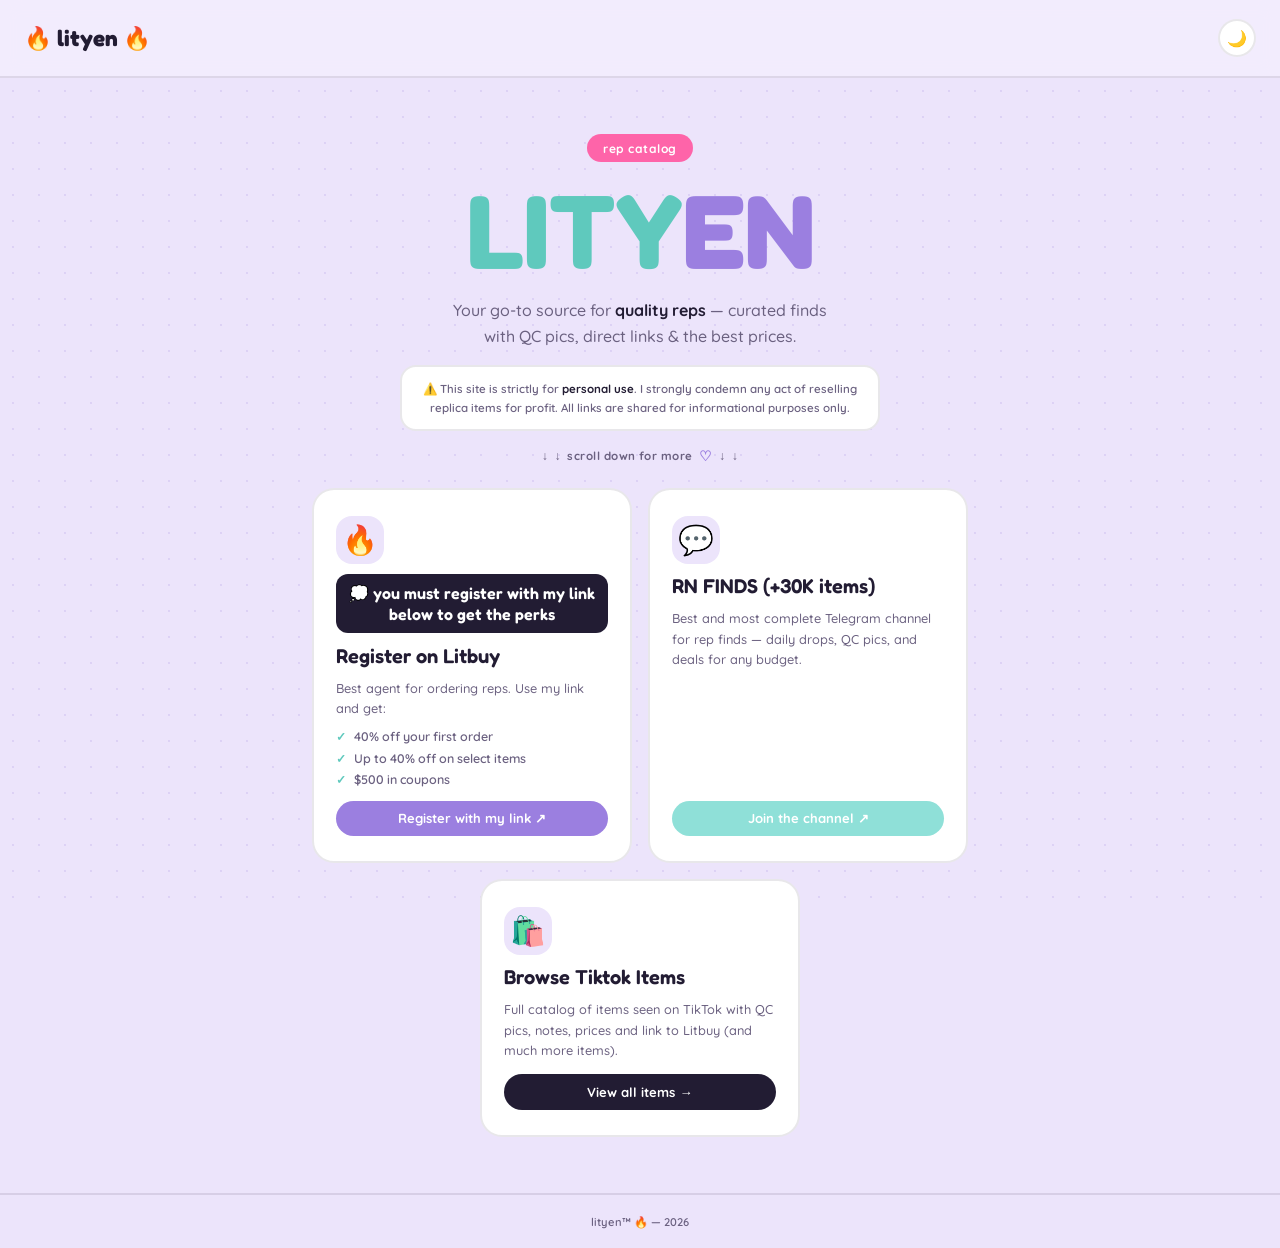
==== index.html @ ef05a011 "Update index.html" ====
<!DOCTYPE html>
<html lang="en">
<head>
 <link rel="apple-touch-icon" sizes="180x180" href="/apple-touch-icon.png">
<link rel="icon" type="image/png" sizes="32x32" href="/favicon-32x32.png">
<link rel="icon" type="image/png" sizes="16x16" href="/favicon-16x16.png">
<link rel="manifest" href="/site.webmanifest">
<meta charset="UTF-8">
<meta name="viewport" content="width=device-width, initial-scale=1.0">
<title>Lityen 🔥 - Main Page</title>
<link rel="preconnect" href="https://fonts.googleapis.com">
<link href="https://fonts.googleapis.com/css2?family=Fredoka:wght@500;600;700&family=Quicksand:wght@400;500;600;700&display=swap" rel="stylesheet">
<style>
  *, *::before, *::after { box-sizing: border-box; margin: 0; padding: 0; }
  :root {
    --bg: #ece4fb; --card: #ffffff; --white: #ffffff;
    --lavender: #b9a3ee; --lavender-dark: #9b7fe0;
    --mint: #8fe0d8; --mint-dark: #5fc9bd;
    --ink: #221c33; --ink-soft: #6b6180;
    --border: rgba(34,28,51,0.10); --border-strong: rgba(34,28,51,0.18);
    --header-bg: rgba(244,238,253,0.85);
    --dot-color: rgba(155,127,224,0.18);
    --catalog-pill: #fe64a9; 
  }
  html[data-theme="dark"] {
    --bg: #1b1530; --card: #241c3d; --white: #d9f2ff;
    --lavender: #b9a3ee; --lavender-dark: #c9b6f6;
    --mint: #27c2b2; --mint-dark: #7fe8dc;
    --ink: hsl(204, 96%, 82%); --ink-soft: #b3a6d1;
    --border: rgba(255,255,255,0.10); --border-strong: rgba(255,255,255,0.18);
    --header-bg: rgba(27,21,48,0.85);
    --dot-color: rgba(185,163,238,0.14);
    --catalog-pill: #fe64a9; 
  }
  body, header, .cta, .warning-box, .pill { transition: background 0.25s ease, color 0.25s ease, border-color 0.25s ease; }
  .theme-toggle {
    display: flex; align-items: center; justify-content: center;
    width: 38px; height: 38px; border-radius: 100px;
    border: 2px solid var(--border); background: var(--card);
    cursor: pointer; font-size: 1rem; transition: border-color 0.2s;
  }
  .theme-toggle:hover { border-color: var(--lavender-dark); }
  body {
    font-family: 'Quicksand', sans-serif;
    background: var(--bg); color: var(--ink);
    min-height: 100vh; display: flex; flex-direction: column;
  }
  body::before {
    content: ''; position: fixed; inset: 0; z-index: 0; pointer-events: none;
    background-image: radial-gradient(var(--dot-color) 1.5px, transparent 1.5px);
    background-size: 26px 26px;
  }

  header {
    position: relative; z-index: 10;
    padding: 1.2rem 1.5rem;
    display: flex; align-items: center; justify-content: space-between;
    border-bottom: 2px solid var(--border);
    background: var(--header-bg); backdrop-filter: blur(10px);
  }
  .logo { font-family: 'Fredoka', sans-serif; font-size: 1.4rem; font-weight: 700; color: var(--ink); text-decoration: none; }

  .hero {
    flex: 1; display: flex; flex-direction: column;
    align-items: center; justify-content: center;
    text-align: center; padding: 3.5rem 1.5rem;
    position: relative; z-index: 1; gap: 1rem;
  }
  .pill {
    font-family: 'Quicksand', sans-serif;
    font-size: 0.75rem; font-weight: 700; letter-spacing: 0.04em;
    color: var(--white); background: var(--catalog-pill);
    padding: 0.4rem 1rem; border-radius: 100px;
  }
  .hero-title {
    font-family: 'Fredoka', sans-serif;
    font-size: clamp(3.2rem, 12vw, 6.5rem);
    font-weight: 700; line-height: 1;
    color: var(--mint-dark);
  }
  .hero-title span { color: var(--lavender-dark); }
  .hero-sub {
    font-size: 1rem; font-weight: 500; color: var(--ink-soft);
    max-width: 380px; line-height: 1.6;
  }
  .hero-sub strong { color: var(--ink); font-weight: 700; }

  .warning-box {
    font-size: 0.72rem; font-weight: 600; color: var(--ink-soft);
    max-width: 480px; text-align: center; line-height: 1.7;
    padding: 0.7rem 1.1rem; border: 2px solid var(--border);
    border-radius: 16px; background: var(--card);
  }
  .warning-box strong { color: var(--ink); }

  .scroll-hint {
    display: flex; align-items: center; gap: 0.4rem;
    font-size: 0.72rem; font-weight: 700; letter-spacing: 0.04em;
    color: var(--ink-soft);
    animation: fadeInDown 1s ease both;
  }
  @keyframes fadeInDown { from { opacity: 0; transform: translateY(-8px); } to { opacity: 1; transform: translateY(0); } }
  .arrow { font-size: 0.75rem; animation: bounce 1.3s ease-in-out infinite; }
  .arrow:nth-child(2) { animation-delay: 0.15s; }
  .arrow:nth-last-child(2) { animation-delay: 0.15s; }
  @keyframes bounce { 0%, 100% { transform: translateY(0); opacity: 0.5; } 50% { transform: translateY(3px); opacity: 1; } }
  .heart { color: var(--lavender-dark); font-size: 0.85rem; animation: heartbeat 1.1s ease-in-out infinite; }
  @keyframes heartbeat { 0%, 100% { transform: scale(1); } 50% { transform: scale(1.3); } }

  .cards {
    display: flex; gap: 1rem; margin-top: 0.5rem;
    flex-wrap: wrap; justify-content: center; width: 100%; max-width: 680px;
  }
  .cta {
    flex: 1; min-width: 250px; max-width: 320px;
    background: var(--card);
    border: 2px solid var(--border);
    border-radius: 22px;
    padding: 1.6rem 1.4rem; text-decoration: none; color: inherit;
    display: flex; flex-direction: column; gap: 0.65rem;
    transition: transform 0.2s ease, box-shadow 0.2s ease, border-color 0.2s;
    text-align: left;
    animation: popIn 0.4s ease both;
  }
  @keyframes popIn { from { opacity: 0; transform: translateY(14px) scale(0.97); } to { opacity: 1; transform: translateY(0) scale(1); } }
  .cta:hover {
    border-color: var(--lavender-dark);
    transform: translateY(-5px);
    box-shadow: 0 14px 30px rgba(155,127,224,0.25);
  }
  .cta-icon {
    font-size: 1.8rem; line-height: 1;
    width: 3rem; height: 3rem; border-radius: 16px;
    display: flex; align-items: center; justify-content: center;
    background: var(--bg);
  }
  .cta-title { font-family: 'Fredoka', sans-serif; font-size: 1.25rem; font-weight: 600; color: var(--ink); }
  .cta-desc { font-size: 0.8rem; color: var(--ink-soft); line-height: 1.6; font-weight: 500; flex: 1; }
  .perks { display: flex; flex-direction: column; gap: 0.4rem; }
  .perk { font-size: 0.78rem; color: var(--ink-soft); font-weight: 600; display: flex; align-items: center; gap: 0.45rem; }
  .perk::before { content: '✓'; color: var(--mint-dark); font-weight: 700; font-size: 0.75rem; flex-shrink: 0; }

  .must-register {
    font-family: 'Fredoka', sans-serif; font-size: 1rem; font-weight: 600;
    color: #fff; background: var(--ink);
    border-radius: 12px; padding: 0.55rem 0.75rem;
    line-height: 1.3; text-align: center;
    animation: gentlePulse 2s ease-in-out infinite;
  }
  @keyframes gentlePulse { 0%, 100% { transform: scale(1); } 50% { transform: scale(1.02); } }

  .cta-btn {
    display: inline-flex; align-items: center; justify-content: center;
    font-family: 'Quicksand', sans-serif; font-size: 0.82rem; font-weight: 700;
    padding: 0.6rem 1.2rem; border-radius: 100px; margin-top: 0.2rem;
    transition: transform 0.15s ease; cursor: pointer;
  }
  .cta-btn:hover { transform: translateY(-2px); }
  .cta-btn-lavender { background: var(--lavender-dark); color: #fff; }
  .cta-btn-mint { background: var(--mint); color: var(--white); }
  .cta-btn-ink { background: var(--ink); color: #fff; }

  footer {
    position: relative; z-index: 1; text-align: center;
    padding: 1.2rem; font-size: 0.7rem; font-weight: 600; color: var(--ink-soft);
    border-top: 2px solid var(--border);
  }
  @media (max-width: 500px) {
    .hero { padding: 2.5rem 1rem; }
    .cta { min-width: 100%; max-width: 100%; }
  }
</style>
</head>
<body>

<header>
  <a href="index.html" class="logo">🔥 lityen 🔥</a>
  <button class="theme-toggle" id="themeToggle" aria-label="Toggle dark mode">🌙</button>
</header>

<section class="hero">
  <div class="pill">rep catalog</div>
  <div class="hero-title">LITY<span>EN</span></div>
  <p class="hero-sub">Your go-to source for <strong>quality reps</strong> — curated finds with QC pics, direct links & the best prices.</p>

  <p class="warning-box">
    ⚠️ This site is strictly for <strong>personal use</strong>. I strongly condemn any act of reselling replica items for profit. All links are shared for informational purposes only.
  </p>

  <div class="scroll-hint">
    <span class="arrow">↓</span>
    <span class="arrow">↓</span>
    scroll down for more
    <span class="heart">♡</span>
    <span class="arrow">↓</span>
    <span class="arrow">↓</span>
  </div>

  <div class="cards">
    <a href="https://litbuy.com/register?inviteCode=YEN" target="_blank" rel="noopener" class="cta">
      <div class="cta-icon">🔥</div>
      <div class="must-register">💭 you must register with my link below to get the perks</div>
      <div class="cta-title">Register on Litbuy</div>
      <div class="cta-desc">Best agent for ordering reps. Use my link and get:</div>
      <div class="perks">
        <span class="perk">40% off your first order</span>
        <span class="perk">Up to 40% off on select items</span>
        <span class="perk">$500 in coupons</span>
      </div>
      <span class="cta-btn cta-btn-lavender">Register with my link ↗</span>
    </a>

    <a href="https://t.me/+pKPp6b0j76s4ZDcx" target="_blank" rel="noopener" class="cta">
      <div class="cta-icon">💬</div>
      <div class="cta-title">RN FINDS (+30K items)</div>
      <div class="cta-desc">Best and most complete Telegram channel for rep finds — daily drops, QC pics, and deals for any budget.</div>
      <span class="cta-btn cta-btn-mint">Join the channel ↗</span>
    </a>

    <a href="catalog.html" class="cta">
      <div class="cta-icon">🛍️</div>
      <div class="cta-title">Browse Tiktok Items</div>
      <div class="cta-desc">Full catalog of items seen on TikTok with QC pics, notes, prices and link to Litbuy (and much more items).</div>
      <span class="cta-btn cta-btn-ink">View all items →</span>
    </a>
  </div>
</section>

<footer>lityen™ 🔥 — 2026</footer>

<script>
(function() {
  const saved = localStorage.getItem('lityen-theme');
  const prefersDark = window.matchMedia('(prefers-color-scheme: dark)').matches;
  const theme = saved || (prefersDark ? 'dark' : 'light');
  document.documentElement.setAttribute('data-theme', theme);
  const btn = document.getElementById('themeToggle');
  btn.textContent = theme === 'dark' ? '☀️' : '🌙';
  btn.addEventListener('click', () => {
    const current = document.documentElement.getAttribute('data-theme');
    const next = current === 'dark' ? 'light' : 'dark';
    document.documentElement.setAttribute('data-theme', next);
    localStorage.setItem('lityen-theme', next);
    btn.textContent = next === 'dark' ? '☀️' : '🌙';
  });
})();
</script>
</body>
</html>
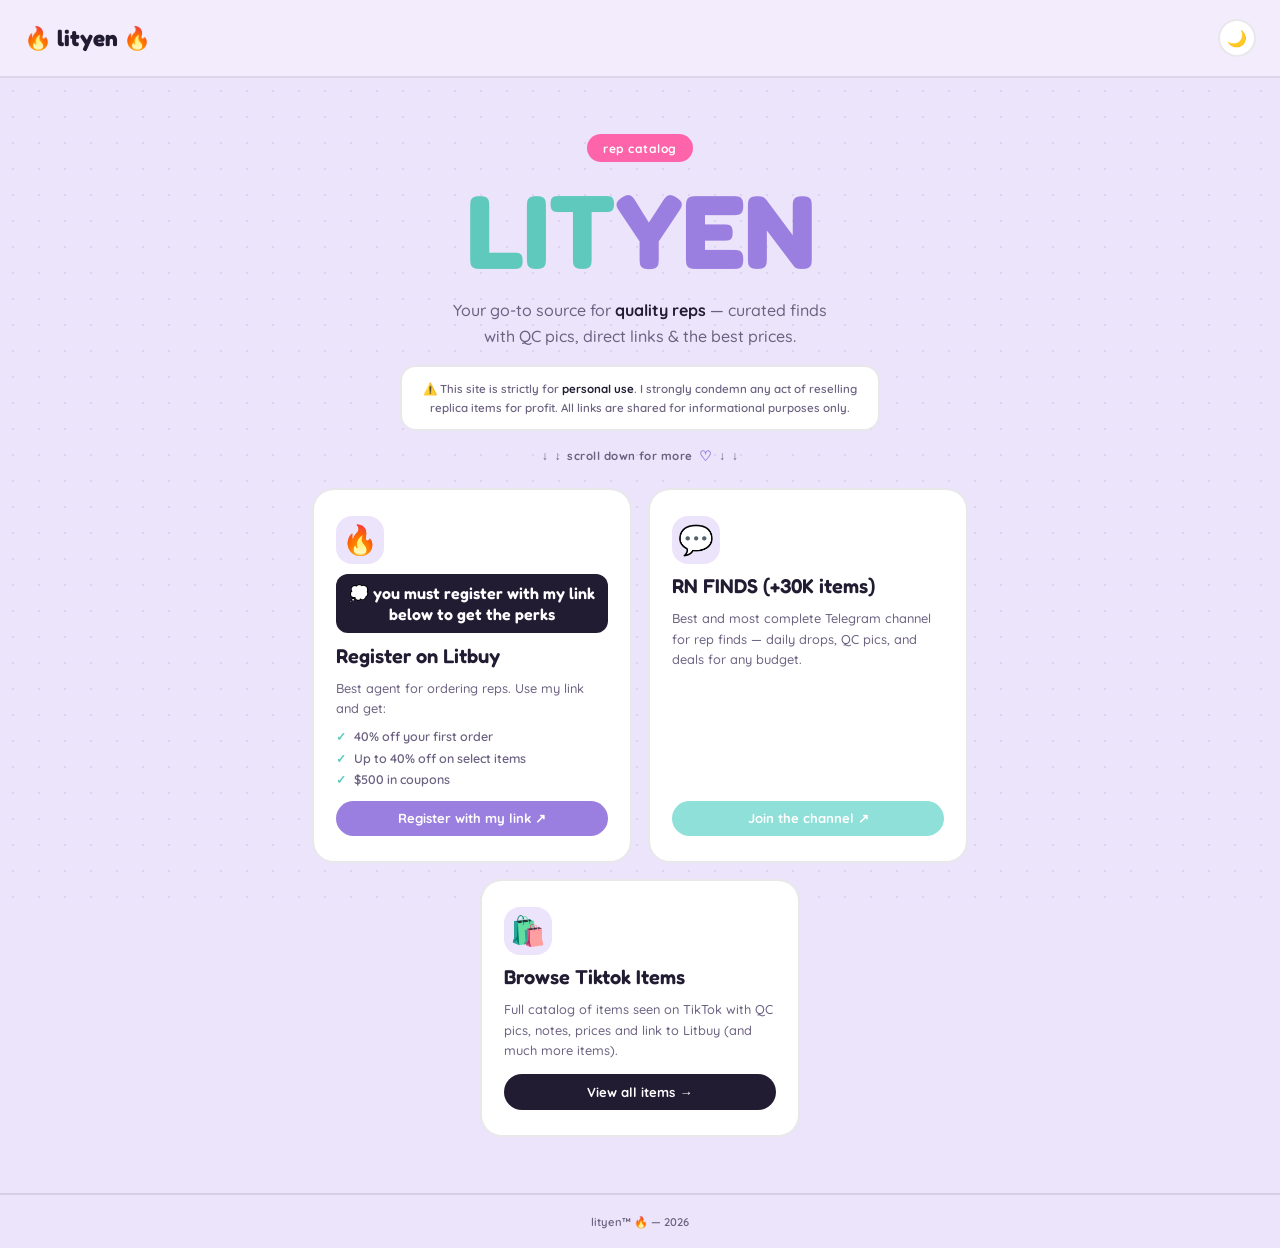
==== commit ab7e8cfc: "Update index.html" ====
--- a/index.html
+++ b/index.html
@@ -180,7 +180,7 @@
 
 <section class="hero">
   <div class="pill">rep catalog</div>
-  <div class="hero-title">LITY<span>EN</span></div>
+  <div class="hero-title">LIT<span>YEN</span></div>
   <p class="hero-sub">Your go-to source for <strong>quality reps</strong> — curated finds with QC pics, direct links & the best prices.</p>
 
   <p class="warning-box">
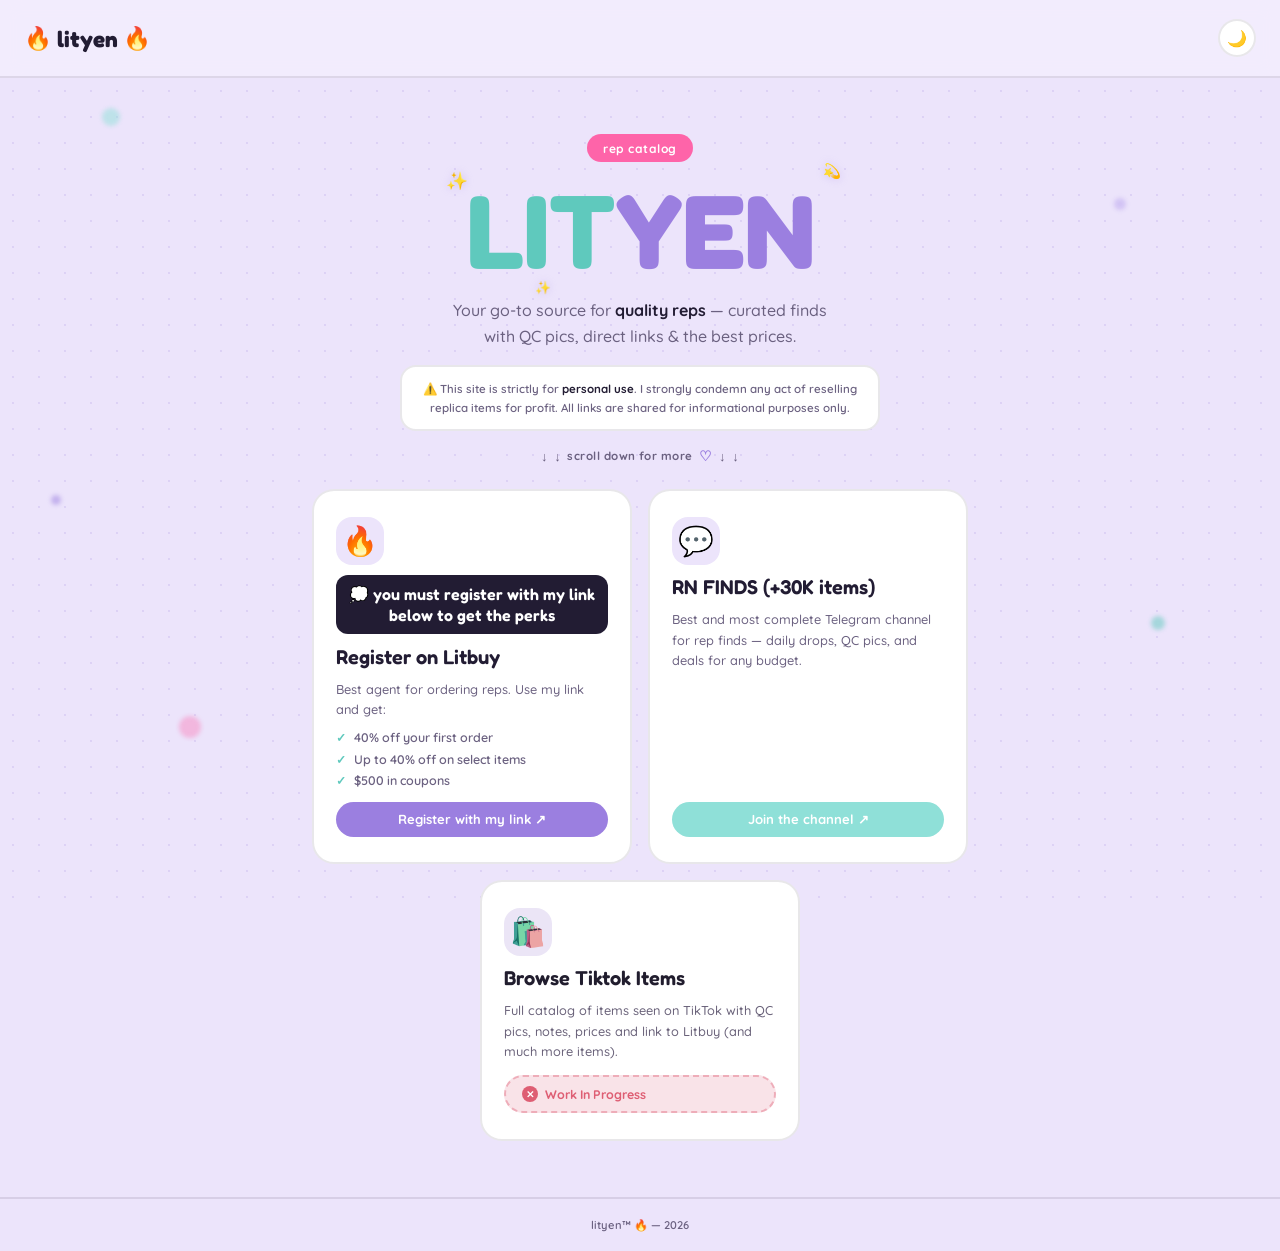
==== commit 923fb0a5: "Update index.html" ====
--- a/index.html
+++ b/index.html
@@ -20,7 +20,8 @@
     --border: rgba(34,28,51,0.10); --border-strong: rgba(34,28,51,0.18);
     --header-bg: rgba(244,238,253,0.85);
     --dot-color: rgba(155,127,224,0.18);
-    --catalog-pill: #fe64a9; 
+    --catalog-pill: #fe64a9;
+    --danger: #ff5470;
   }
   html[data-theme="dark"] {
     --bg: #1b1530; --card: #241c3d; --white: #d9f2ff;
@@ -30,25 +31,64 @@
     --border: rgba(255,255,255,0.10); --border-strong: rgba(255,255,255,0.18);
     --header-bg: rgba(27,21,48,0.85);
     --dot-color: rgba(185,163,238,0.14);
-    --catalog-pill: #fe64a9; 
+    --catalog-pill: #fe64a9;
+    --danger: #ff5470;
   }
   body, header, .cta, .warning-box, .pill { transition: background 0.25s ease, color 0.25s ease, border-color 0.25s ease; }
+
   .theme-toggle {
     display: flex; align-items: center; justify-content: center;
     width: 38px; height: 38px; border-radius: 100px;
     border: 2px solid var(--border); background: var(--card);
-    cursor: pointer; font-size: 1rem; transition: border-color 0.2s;
-  }
-  .theme-toggle:hover { border-color: var(--lavender-dark); }
+    cursor: pointer; font-size: 1rem; transition: transform 0.25s ease, border-color 0.2s;
+  }
+  .theme-toggle:hover { border-color: var(--lavender-dark); transform: rotate(20deg) scale(1.1); }
+  .theme-toggle:active { transform: rotate(20deg) scale(0.9); }
+
   body {
     font-family: 'Quicksand', sans-serif;
     background: var(--bg); color: var(--ink);
     min-height: 100vh; display: flex; flex-direction: column;
+    overflow-x: hidden;
   }
   body::before {
     content: ''; position: fixed; inset: 0; z-index: 0; pointer-events: none;
     background-image: radial-gradient(var(--dot-color) 1.5px, transparent 1.5px);
     background-size: 26px 26px;
+    animation: driftDots 30s linear infinite;
+  }
+  @keyframes driftDots {
+    0%   { background-position: 0 0; }
+    100% { background-position: 260px 260px; }
+  }
+
+  /* floating blobby background shapes for extra fun */
+  .blob {
+    position: fixed; z-index: 0; pointer-events: none;
+    border-radius: 50%; filter: blur(2px); opacity: 0.5;
+  }
+  .blob-1 { width: 18px; height: 18px; background: var(--mint); top: 12%; left: 8%; animation: floatY 6s ease-in-out infinite; }
+  .blob-2 { width: 12px; height: 12px; background: var(--lavender); top: 22%; right: 12%; animation: floatY 7.5s ease-in-out infinite 0.5s; }
+  .blob-3 { width: 22px; height: 22px; background: var(--catalog-pill); opacity: 0.35; bottom: 18%; left: 14%; animation: floatY 8.5s ease-in-out infinite 1s; }
+  .blob-4 { width: 14px; height: 14px; background: var(--mint-dark); bottom: 30%; right: 9%; animation: floatY 6.8s ease-in-out infinite 0.3s; }
+  .blob-5 { width: 10px; height: 10px; background: var(--lavender-dark); top: 55%; left: 4%; animation: floatY 9s ease-in-out infinite 1.4s; }
+  @keyframes floatY {
+    0%, 100% { transform: translateY(0) translateX(0) rotate(0deg); }
+    33%      { transform: translateY(-18px) translateX(8px) rotate(8deg); }
+    66%      { transform: translateY(10px) translateX(-6px) rotate(-6deg); }
+  }
+
+  .sparkle {
+    position: absolute; z-index: 1; pointer-events: none;
+    font-size: 1.1rem; animation: sparkleFloat 3.2s ease-in-out infinite;
+    filter: drop-shadow(0 0 4px rgba(155,127,224,0.4));
+  }
+  .sparkle-1 { top: -0.6rem; left: -1.2rem; animation-delay: 0s; }
+  .sparkle-2 { top: -1rem; right: -1.6rem; animation-delay: 0.6s; font-size: 0.9rem; }
+  .sparkle-3 { bottom: -0.8rem; left: 20%; animation-delay: 1.2s; font-size: 0.8rem; }
+  @keyframes sparkleFloat {
+    0%, 100% { transform: translateY(0) scale(1) rotate(0deg); opacity: 0.7; }
+    50%      { transform: translateY(-8px) scale(1.25) rotate(15deg); opacity: 1; }
   }
 
   header {
@@ -58,7 +98,17 @@
     border-bottom: 2px solid var(--border);
     background: var(--header-bg); backdrop-filter: blur(10px);
   }
-  .logo { font-family: 'Fredoka', sans-serif; font-size: 1.4rem; font-weight: 700; color: var(--ink); text-decoration: none; }
+  .logo {
+    font-family: 'Fredoka', sans-serif; font-size: 1.4rem; font-weight: 700;
+    color: var(--ink); text-decoration: none;
+    display: inline-flex; align-items: center; gap: 0.3rem;
+  }
+  .logo .flame { display: inline-block; animation: wiggleFlame 1.8s ease-in-out infinite; }
+  @keyframes wiggleFlame {
+    0%, 100% { transform: rotate(0deg) scale(1); }
+    25%      { transform: rotate(-10deg) scale(1.08); }
+    75%      { transform: rotate(10deg) scale(1.08); }
+  }
 
   .hero {
     flex: 1; display: flex; flex-direction: column;
@@ -67,22 +117,44 @@
     position: relative; z-index: 1; gap: 1rem;
   }
   .pill {
+    position: relative;
     font-family: 'Quicksand', sans-serif;
     font-size: 0.75rem; font-weight: 700; letter-spacing: 0.04em;
     color: var(--white); background: var(--catalog-pill);
     padding: 0.4rem 1rem; border-radius: 100px;
-  }
+    animation: pillBob 2.6s ease-in-out infinite;
+  }
+  @keyframes pillBob {
+    0%, 100% { transform: translateY(0) rotate(-1deg); }
+    50%      { transform: translateY(-4px) rotate(1deg); }
+  }
+  .hero-title-wrap { position: relative; display: inline-block; }
   .hero-title {
     font-family: 'Fredoka', sans-serif;
     font-size: clamp(3.2rem, 12vw, 6.5rem);
     font-weight: 700; line-height: 1;
     color: var(--mint-dark);
-  }
-  .hero-title span { color: var(--lavender-dark); }
+    animation: titlePop 0.6s cubic-bezier(.34,1.56,.64,1) both, titleFloat 4s ease-in-out 0.6s infinite;
+  }
+  @keyframes titlePop {
+    0%   { opacity: 0; transform: scale(0.6) translateY(30px); }
+    100% { opacity: 1; transform: scale(1) translateY(0); }
+  }
+  @keyframes titleFloat {
+    0%, 100% { transform: translateY(0); }
+    50%      { transform: translateY(-6px); }
+  }
+  .hero-title span { color: var(--lavender-dark); display: inline-block; animation: wiggleLetters 3s ease-in-out infinite; }
+  @keyframes wiggleLetters {
+    0%, 100% { transform: rotate(0deg); }
+    50%      { transform: rotate(-3deg); }
+  }
   .hero-sub {
     font-size: 1rem; font-weight: 500; color: var(--ink-soft);
     max-width: 380px; line-height: 1.6;
-  }
+    animation: fadeInUp 0.7s ease 0.2s both;
+  }
+  @keyframes fadeInUp { from { opacity: 0; transform: translateY(12px); } to { opacity: 1; transform: translateY(0); } }
   .hero-sub strong { color: var(--ink); font-weight: 700; }
 
   .warning-box {
@@ -90,6 +162,7 @@
     max-width: 480px; text-align: center; line-height: 1.7;
     padding: 0.7rem 1.1rem; border: 2px solid var(--border);
     border-radius: 16px; background: var(--card);
+    animation: fadeInUp 0.7s ease 0.35s both;
   }
   .warning-box strong { color: var(--ink); }
 
@@ -97,15 +170,15 @@
     display: flex; align-items: center; gap: 0.4rem;
     font-size: 0.72rem; font-weight: 700; letter-spacing: 0.04em;
     color: var(--ink-soft);
-    animation: fadeInDown 1s ease both;
+    animation: fadeInDown 1s ease 0.5s both;
   }
   @keyframes fadeInDown { from { opacity: 0; transform: translateY(-8px); } to { opacity: 1; transform: translateY(0); } }
-  .arrow { font-size: 0.75rem; animation: bounce 1.3s ease-in-out infinite; }
+  .arrow { font-size: 0.8rem; animation: bounce 1.2s ease-in-out infinite; display: inline-block; }
   .arrow:nth-child(2) { animation-delay: 0.15s; }
   .arrow:nth-last-child(2) { animation-delay: 0.15s; }
-  @keyframes bounce { 0%, 100% { transform: translateY(0); opacity: 0.5; } 50% { transform: translateY(3px); opacity: 1; } }
-  .heart { color: var(--lavender-dark); font-size: 0.85rem; animation: heartbeat 1.1s ease-in-out infinite; }
-  @keyframes heartbeat { 0%, 100% { transform: scale(1); } 50% { transform: scale(1.3); } }
+  @keyframes bounce { 0%, 100% { transform: translateY(0) scale(1); opacity: 0.5; } 50% { transform: translateY(5px) scale(1.15); opacity: 1; } }
+  .heart { color: var(--lavender-dark); font-size: 0.9rem; animation: heartbeat 1s ease-in-out infinite; display: inline-block; }
+  @keyframes heartbeat { 0%, 100% { transform: scale(1) rotate(0deg); } 50% { transform: scale(1.4) rotate(-8deg); } }
 
   .cards {
     display: flex; gap: 1rem; margin-top: 0.5rem;
@@ -118,22 +191,38 @@
     border-radius: 22px;
     padding: 1.6rem 1.4rem; text-decoration: none; color: inherit;
     display: flex; flex-direction: column; gap: 0.65rem;
-    transition: transform 0.2s ease, box-shadow 0.2s ease, border-color 0.2s;
+    transition: transform 0.25s cubic-bezier(.34,1.56,.64,1), box-shadow 0.2s ease, border-color 0.2s;
     text-align: left;
-    animation: popIn 0.4s ease both;
-  }
-  @keyframes popIn { from { opacity: 0; transform: translateY(14px) scale(0.97); } to { opacity: 1; transform: translateY(0) scale(1); } }
-  .cta:hover {
+    animation: popIn 0.5s cubic-bezier(.34,1.56,.64,1) both;
+    position: relative;
+  }
+  .cards .cta:nth-child(1) { animation-delay: 0.05s; }
+  .cards .cta:nth-child(2) { animation-delay: 0.18s; }
+  .cards .cta:nth-child(3) { animation-delay: 0.31s; }
+  @keyframes popIn { from { opacity: 0; transform: translateY(24px) scale(0.9); } to { opacity: 1; transform: translateY(0) scale(1); } }
+  .cta:not(.cta-disabled):hover {
     border-color: var(--lavender-dark);
-    transform: translateY(-5px);
-    box-shadow: 0 14px 30px rgba(155,127,224,0.25);
-  }
+    transform: translateY(-7px) rotate(-1deg) scale(1.02);
+    box-shadow: 0 16px 34px rgba(155,127,224,0.28);
+  }
+  .cta:not(.cta-disabled):active { transform: translateY(-3px) scale(0.98); }
+
   .cta-icon {
     font-size: 1.8rem; line-height: 1;
     width: 3rem; height: 3rem; border-radius: 16px;
     display: flex; align-items: center; justify-content: center;
     background: var(--bg);
-  }
+    animation: iconIdle 3.4s ease-in-out infinite;
+  }
+  @keyframes iconIdle {
+    0%, 100% { transform: rotate(0deg); }
+    20%      { transform: rotate(-8deg); }
+    40%      { transform: rotate(6deg); }
+    60%      { transform: rotate(-4deg); }
+    80%      { transform: rotate(3deg); }
+  }
+  .cta:hover .cta-icon { animation-duration: 0.6s; }
+
   .cta-title { font-family: 'Fredoka', sans-serif; font-size: 1.25rem; font-weight: 600; color: var(--ink); }
   .cta-desc { font-size: 0.8rem; color: var(--ink-soft); line-height: 1.6; font-weight: 500; flex: 1; }
   .perks { display: flex; flex-direction: column; gap: 0.4rem; }
@@ -147,18 +236,50 @@
     line-height: 1.3; text-align: center;
     animation: gentlePulse 2s ease-in-out infinite;
   }
-  @keyframes gentlePulse { 0%, 100% { transform: scale(1); } 50% { transform: scale(1.02); } }
+  @keyframes gentlePulse { 0%, 100% { transform: scale(1); } 50% { transform: scale(1.03); } }
 
   .cta-btn {
-    display: inline-flex; align-items: center; justify-content: center;
+    display: inline-flex; align-items: center; justify-content: center; gap: 0.4rem;
     font-family: 'Quicksand', sans-serif; font-size: 0.82rem; font-weight: 700;
     padding: 0.6rem 1.2rem; border-radius: 100px; margin-top: 0.2rem;
-    transition: transform 0.15s ease; cursor: pointer;
-  }
-  .cta-btn:hover { transform: translateY(-2px); }
+    transition: transform 0.15s cubic-bezier(.34,1.56,.64,1); cursor: pointer;
+  }
+  .cta-btn:hover { transform: translateY(-3px) scale(1.04); }
+  .cta-btn:active { transform: translateY(0) scale(0.96); }
   .cta-btn-lavender { background: var(--lavender-dark); color: #fff; }
   .cta-btn-mint { background: var(--mint); color: var(--white); }
   .cta-btn-ink { background: var(--ink); color: #fff; }
+
+  /* WORK IN PROGRESS state for the catalog card */
+  .cta-disabled {
+    cursor: not-allowed;
+    filter: saturate(0.75);
+  }
+  .cta-disabled:hover { transform: none; box-shadow: none; border-color: var(--border); }
+  .cta-disabled .cta-icon { animation: none; }
+  .wip-pill {
+    display: inline-flex; align-items: center; gap: 0.4rem;
+    font-family: 'Quicksand', sans-serif; font-size: 0.78rem; font-weight: 700;
+    padding: 0.55rem 1rem; border-radius: 100px; margin-top: 0.2rem;
+    background: #ffe1e8; color: var(--danger);
+    border: 2px dashed rgba(255,84,112,0.4);
+    animation: wipShake 2.4s ease-in-out infinite;
+    cursor: not-allowed;
+  }
+  html[data-theme="dark"] .wip-pill { background: rgba(255,84,112,0.14); }
+  .wip-cross {
+    display: inline-flex; align-items: center; justify-content: center;
+    width: 16px; height: 16px; border-radius: 50%;
+    background: var(--danger); color: #fff;
+    font-size: 0.6rem; font-weight: 900; flex-shrink: 0;
+  }
+  @keyframes wipShake {
+    0%, 92%, 100% { transform: rotate(0deg); }
+    93% { transform: rotate(-3deg); }
+    95% { transform: rotate(3deg); }
+    97% { transform: rotate(-2deg); }
+    99% { transform: rotate(2deg); }
+  }
 
   footer {
     position: relative; z-index: 1; text-align: center;
@@ -169,18 +290,33 @@
     .hero { padding: 2.5rem 1rem; }
     .cta { min-width: 100%; max-width: 100%; }
   }
+
+  @media (prefers-reduced-motion: reduce) {
+    *, *::before, *::after { animation-duration: 0.001ms !important; animation-iteration-count: 1 !important; }
+  }
 </style>
 </head>
 <body>
 
+<div class="blob blob-1"></div>
+<div class="blob blob-2"></div>
+<div class="blob blob-3"></div>
+<div class="blob blob-4"></div>
+<div class="blob blob-5"></div>
+
 <header>
-  <a href="index.html" class="logo">🔥 lityen 🔥</a>
+  <a href="index.html" class="logo"><span class="flame">🔥</span> lityen <span class="flame">🔥</span></a>
   <button class="theme-toggle" id="themeToggle" aria-label="Toggle dark mode">🌙</button>
 </header>
 
 <section class="hero">
   <div class="pill">rep catalog</div>
-  <div class="hero-title">LIT<span>YEN</span></div>
+  <div class="hero-title-wrap">
+    <span class="sparkle sparkle-1">✨</span>
+    <span class="sparkle sparkle-2">💫</span>
+    <span class="sparkle sparkle-3">✨</span>
+    <div class="hero-title">LIT<span>YEN</span></div>
+  </div>
   <p class="hero-sub">Your go-to source for <strong>quality reps</strong> — curated finds with QC pics, direct links & the best prices.</p>
 
   <p class="warning-box">
@@ -217,12 +353,12 @@
       <span class="cta-btn cta-btn-mint">Join the channel ↗</span>
     </a>
 
-    <a href="catalog.html" class="cta">
+    <div class="cta cta-disabled" aria-disabled="true">
       <div class="cta-icon">🛍️</div>
       <div class="cta-title">Browse Tiktok Items</div>
       <div class="cta-desc">Full catalog of items seen on TikTok with QC pics, notes, prices and link to Litbuy (and much more items).</div>
-      <span class="cta-btn cta-btn-ink">View all items →</span>
-    </a>
+      <span class="wip-pill"><span class="wip-cross">✕</span> Work In Progress</span>
+    </div>
   </div>
 </section>
 
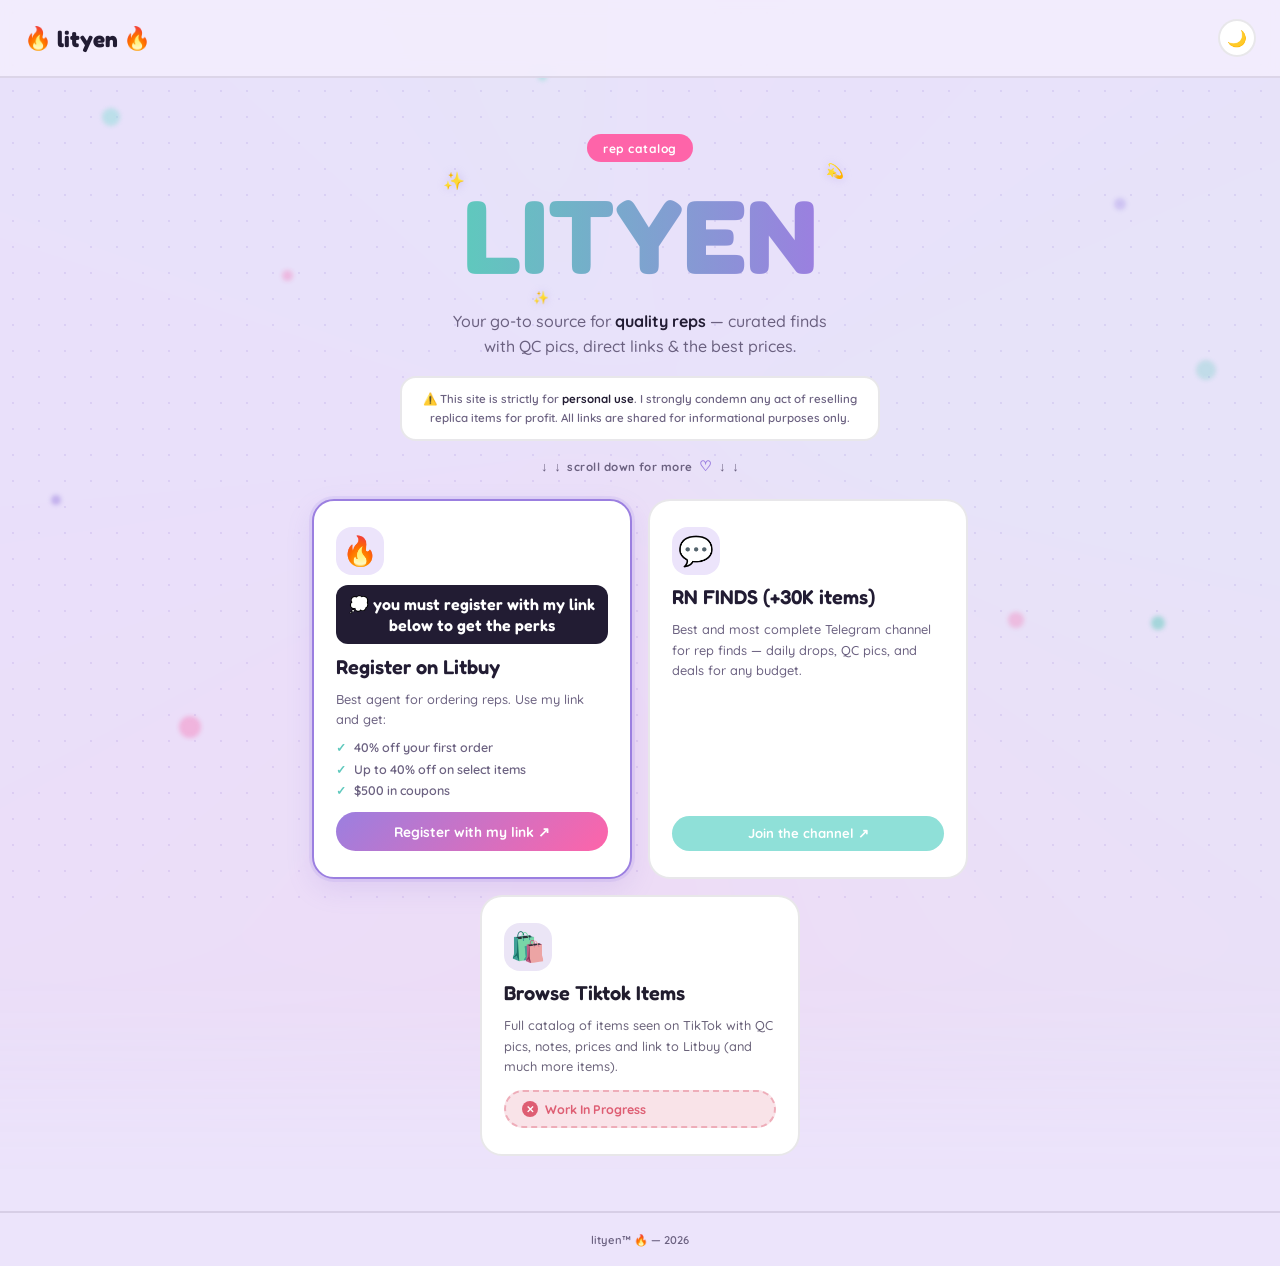
==== commit 12e0efb5: "Update index.html" ====
--- a/index.html
+++ b/index.html
@@ -22,6 +22,8 @@
     --dot-color: rgba(155,127,224,0.18);
     --catalog-pill: #fe64a9;
     --danger: #ff5470;
+    --btn-purple: #9b7fe0;
+    --chip: #221c33;
   }
   html[data-theme="dark"] {
     --bg: #1b1530; --card: #241c3d; --white: #d9f2ff;
@@ -33,17 +35,34 @@
     --dot-color: rgba(185,163,238,0.14);
     --catalog-pill: #fe64a9;
     --danger: #ff5470;
+    --btn-purple: #8a6ee6;
+    --chip: #14102a;
   }
   body, header, .cta, .warning-box, .pill { transition: background 0.25s ease, color 0.25s ease, border-color 0.25s ease; }
+
+  /* ── falling confetti emoji rain in the background ── */
+  .rain-emoji {
+    position: fixed; top: -10%; z-index: 0; pointer-events: none;
+    font-size: 1.1rem; opacity: 0.35;
+    animation: fallDown linear infinite;
+  }
+  @keyframes fallDown {
+    0%   { transform: translateY(0) rotate(0deg); opacity: 0; }
+    8%   { opacity: 0.4; }
+    92%  { opacity: 0.4; }
+    100% { transform: translateY(115vh) rotate(360deg); opacity: 0; }
+  }
 
   .theme-toggle {
     display: flex; align-items: center; justify-content: center;
     width: 38px; height: 38px; border-radius: 100px;
     border: 2px solid var(--border); background: var(--card);
     cursor: pointer; font-size: 1rem; transition: transform 0.25s ease, border-color 0.2s;
-  }
-  .theme-toggle:hover { border-color: var(--lavender-dark); transform: rotate(20deg) scale(1.1); }
-  .theme-toggle:active { transform: rotate(20deg) scale(0.9); }
+    animation: toggleIdle 3.5s ease-in-out infinite;
+  }
+  @keyframes toggleIdle { 0%, 100% { transform: rotate(0deg); } 50% { transform: rotate(-8deg); } }
+  .theme-toggle:hover { border-color: var(--lavender-dark); transform: rotate(25deg) scale(1.15); animation-play-state: paused; }
+  .theme-toggle:active { transform: rotate(25deg) scale(0.85); }
 
   body {
     font-family: 'Quicksand', sans-serif;
@@ -55,12 +74,21 @@
     content: ''; position: fixed; inset: 0; z-index: 0; pointer-events: none;
     background-image: radial-gradient(var(--dot-color) 1.5px, transparent 1.5px);
     background-size: 26px 26px;
-    animation: driftDots 30s linear infinite;
+    animation: driftDots 20s linear infinite;
   }
   @keyframes driftDots {
     0%   { background-position: 0 0; }
     100% { background-position: 260px 260px; }
   }
+  body::after {
+    content: '';
+    position: fixed; inset: -20%; z-index: 0; pointer-events: none;
+    background: conic-gradient(from 0deg, var(--lavender) 0%, var(--mint) 25%, var(--catalog-pill) 50%, var(--lavender) 75%, var(--mint) 100%);
+    opacity: 0.06;
+    animation: spinGradient 26s linear infinite;
+    filter: blur(60px);
+  }
+  @keyframes spinGradient { to { transform: rotate(360deg); } }
 
   /* floating blobby background shapes for extra fun */
   .blob {
@@ -72,10 +100,15 @@
   .blob-3 { width: 22px; height: 22px; background: var(--catalog-pill); opacity: 0.35; bottom: 18%; left: 14%; animation: floatY 8.5s ease-in-out infinite 1s; }
   .blob-4 { width: 14px; height: 14px; background: var(--mint-dark); bottom: 30%; right: 9%; animation: floatY 6.8s ease-in-out infinite 0.3s; }
   .blob-5 { width: 10px; height: 10px; background: var(--lavender-dark); top: 55%; left: 4%; animation: floatY 9s ease-in-out infinite 1.4s; }
+  .blob-6 { width: 16px; height: 16px; background: var(--catalog-pill); opacity: 0.3; top: 68%; right: 20%; animation: floatY 7s ease-in-out infinite 0.8s; }
+  .blob-7 { width: 9px; height: 9px; background: var(--mint); top: 8%; left: 42%; animation: floatY 10s ease-in-out infinite 0.2s; }
+  .blob-8 { width: 13px; height: 13px; background: var(--lavender); bottom: 10%; right: 38%; animation: floatY 8s ease-in-out infinite 1.7s; }
+  .blob-9 { width: 20px; height: 20px; background: var(--mint-dark); opacity: 0.28; top: 40%; right: 5%; animation: floatY 11s ease-in-out infinite 0.6s; }
+  .blob-10 { width: 11px; height: 11px; background: var(--catalog-pill); opacity: 0.32; top: 30%; left: 22%; animation: floatY 6.4s ease-in-out infinite 1.1s; }
   @keyframes floatY {
-    0%, 100% { transform: translateY(0) translateX(0) rotate(0deg); }
-    33%      { transform: translateY(-18px) translateX(8px) rotate(8deg); }
-    66%      { transform: translateY(10px) translateX(-6px) rotate(-6deg); }
+    0%, 100% { transform: translateY(0) translateX(0) rotate(0deg) scale(1); }
+    33%      { transform: translateY(-22px) translateX(10px) rotate(10deg) scale(1.15); }
+    66%      { transform: translateY(14px) translateX(-8px) rotate(-8deg) scale(0.9); }
   }
 
   .sparkle {
@@ -132,23 +165,22 @@
   .hero-title {
     font-family: 'Fredoka', sans-serif;
     font-size: clamp(3.2rem, 12vw, 6.5rem);
-    font-weight: 700; line-height: 1;
-    color: var(--mint-dark);
-    animation: titlePop 0.6s cubic-bezier(.34,1.56,.64,1) both, titleFloat 4s ease-in-out 0.6s infinite;
-  }
+    font-weight: 700; line-height: 1.1; letter-spacing: 0.01em;
+    background: linear-gradient(90deg, var(--mint-dark), var(--lavender-dark), var(--catalog-pill), var(--mint-dark));
+    background-size: 300% auto;
+    -webkit-background-clip: text; background-clip: text; -webkit-text-fill-color: transparent;
+    animation: titlePop 0.6s cubic-bezier(.34,1.56,.64,1) both, titleFloat 4s ease-in-out 0.6s infinite, rainbowShift 6s linear infinite;
+  }
+  @keyframes rainbowShift { to { background-position: 300% center; } }
   @keyframes titlePop {
     0%   { opacity: 0; transform: scale(0.6) translateY(30px); }
     100% { opacity: 1; transform: scale(1) translateY(0); }
   }
   @keyframes titleFloat {
-    0%, 100% { transform: translateY(0); }
-    50%      { transform: translateY(-6px); }
-  }
-  .hero-title span { color: var(--lavender-dark); display: inline-block; animation: wiggleLetters 3s ease-in-out infinite; }
-  @keyframes wiggleLetters {
-    0%, 100% { transform: rotate(0deg); }
-    50%      { transform: rotate(-3deg); }
-  }
+    0%, 100% { transform: translateY(0) rotate(0deg); }
+    50%      { transform: translateY(-6px) rotate(-1deg); }
+  }
+  .hero-title span { display: inline; }
   .hero-sub {
     font-size: 1rem; font-weight: 500; color: var(--ink-soft);
     max-width: 380px; line-height: 1.6;
@@ -162,7 +194,12 @@
     max-width: 480px; text-align: center; line-height: 1.7;
     padding: 0.7rem 1.1rem; border: 2px solid var(--border);
     border-radius: 16px; background: var(--card);
-    animation: fadeInUp 0.7s ease 0.35s both;
+    animation: fadeInUp 0.7s ease 0.35s both, warningNudge 5s ease-in-out 1.5s infinite;
+  }
+  @keyframes warningNudge {
+    0%, 92%, 100% { transform: rotate(0deg); }
+    94% { transform: rotate(-0.6deg); }
+    96% { transform: rotate(0.6deg); }
   }
   .warning-box strong { color: var(--ink); }
 
@@ -193,19 +230,32 @@
     display: flex; flex-direction: column; gap: 0.65rem;
     transition: transform 0.25s cubic-bezier(.34,1.56,.64,1), box-shadow 0.2s ease, border-color 0.2s;
     text-align: left;
-    animation: popIn 0.5s cubic-bezier(.34,1.56,.64,1) both;
+    animation: popIn 0.5s cubic-bezier(.34,1.56,.64,1) both, cardBreathe 4.5s ease-in-out infinite;
     position: relative;
   }
-  .cards .cta:nth-child(1) { animation-delay: 0.05s; }
-  .cards .cta:nth-child(2) { animation-delay: 0.18s; }
-  .cards .cta:nth-child(3) { animation-delay: 0.31s; }
+  .cards .cta:nth-child(1) { animation-delay: 0.05s, 0s; }
+  .cards .cta:nth-child(2) { animation-delay: 0.18s, 0.7s; }
+  .cards .cta:nth-child(3) { animation-delay: 0.31s, 1.4s; }
   @keyframes popIn { from { opacity: 0; transform: translateY(24px) scale(0.9); } to { opacity: 1; transform: translateY(0) scale(1); } }
+  @keyframes cardBreathe {
+    0%, 100% { transform: translateY(0) rotate(0deg); }
+    50%      { transform: translateY(-5px) rotate(0.6deg); }
+  }
   .cta:not(.cta-disabled):hover {
+    animation-play-state: paused;
     border-color: var(--lavender-dark);
-    transform: translateY(-7px) rotate(-1deg) scale(1.02);
-    box-shadow: 0 16px 34px rgba(155,127,224,0.28);
-  }
-  .cta:not(.cta-disabled):active { transform: translateY(-3px) scale(0.98); }
+    transform: translateY(-9px) rotate(-1.5deg) scale(1.03);
+    box-shadow: 0 18px 38px rgba(155,127,224,0.3);
+  }
+  .cta:not(.cta-disabled):active { transform: translateY(-4px) scale(0.97); }
+
+  .cta-featured {
+    border-color: var(--btn-purple);
+    box-shadow: 0 0 0 3px rgba(155,127,224,0.15), 0 10px 26px rgba(155,127,224,0.18);
+  }
+  .cta-featured:not(.cta-disabled):hover {
+    box-shadow: 0 0 0 3px rgba(155,127,224,0.22), 0 20px 40px rgba(155,127,224,0.32);
+  }
 
   .cta-icon {
     font-size: 1.8rem; line-height: 1;
@@ -231,7 +281,7 @@
 
   .must-register {
     font-family: 'Fredoka', sans-serif; font-size: 1rem; font-weight: 600;
-    color: #fff; background: var(--ink);
+    color: #fff; background: var(--chip);
     border-radius: 12px; padding: 0.55rem 0.75rem;
     line-height: 1.3; text-align: center;
     animation: gentlePulse 2s ease-in-out infinite;
@@ -243,17 +293,33 @@
     font-family: 'Quicksand', sans-serif; font-size: 0.82rem; font-weight: 700;
     padding: 0.6rem 1.2rem; border-radius: 100px; margin-top: 0.2rem;
     transition: transform 0.15s cubic-bezier(.34,1.56,.64,1); cursor: pointer;
-  }
-  .cta-btn:hover { transform: translateY(-3px) scale(1.04); }
-  .cta-btn:active { transform: translateY(0) scale(0.96); }
-  .cta-btn-lavender { background: var(--lavender-dark); color: #fff; }
+    position: relative; overflow: hidden;
+  }
+  .cta-btn:hover { transform: translateY(-3px) scale(1.05); }
+  .cta-btn:active { transform: translateY(0) scale(0.94); }
+  .cta-btn::after {
+    content: ''; position: absolute; inset: 0; border-radius: 100px;
+    background: radial-gradient(circle, rgba(255,255,255,0.5) 0%, transparent 70%);
+    opacity: 0; transform: scale(0.5);
+    transition: opacity 0.4s ease, transform 0.4s ease;
+  }
+  .cta-btn:active::after { opacity: 1; transform: scale(1.6); transition: none; }
+  .cta-btn-lavender {
+    background: linear-gradient(135deg, var(--btn-purple), var(--catalog-pill));
+    color: #fff;
+    font-size: 0.86rem;
+    padding: 0.7rem 1.3rem;
+    animation: btnGlowLavender 2.2s ease-in-out infinite;
+  }
   .cta-btn-mint { background: var(--mint); color: var(--white); }
-  .cta-btn-ink { background: var(--ink); color: #fff; }
+  .cta-btn-ink { background: var(--chip); color: #fff; }
+  @keyframes btnGlowLavender { 0%, 100% { box-shadow: 0 0 0 0 rgba(155,127,224,0.35); } 50% { box-shadow: 0 0 0 9px rgba(155,127,224,0); } }
 
   /* WORK IN PROGRESS state for the catalog card */
   .cta-disabled {
     cursor: not-allowed;
     filter: saturate(0.75);
+    animation: popIn 0.5s cubic-bezier(.34,1.56,.64,1) both;
   }
   .cta-disabled:hover { transform: none; box-shadow: none; border-color: var(--border); }
   .cta-disabled .cta-icon { animation: none; }
@@ -286,6 +352,7 @@
     padding: 1.2rem; font-size: 0.7rem; font-weight: 600; color: var(--ink-soft);
     border-top: 2px solid var(--border);
   }
+  footer span { display: inline-block; animation: wiggleFlame 2.2s ease-in-out infinite; }
   @media (max-width: 500px) {
     .hero { padding: 2.5rem 1rem; }
     .cta { min-width: 100%; max-width: 100%; }
@@ -297,12 +364,25 @@
 </style>
 </head>
 <body>
+
+<div class="rain-emoji" style="left:6%; font-size:1rem; animation-duration:14s; animation-delay:0s;">✨</div>
+<div class="rain-emoji" style="left:18%; font-size:0.8rem; animation-duration:18s; animation-delay:3s;">💫</div>
+<div class="rain-emoji" style="left:33%; font-size:1.2rem; animation-duration:16s; animation-delay:6s;">🎀</div>
+<div class="rain-emoji" style="left:52%; font-size:0.9rem; animation-duration:20s; animation-delay:1.5s;">✨</div>
+<div class="rain-emoji" style="left:68%; font-size:1.1rem; animation-duration:15s; animation-delay:8s;">💖</div>
+<div class="rain-emoji" style="left:81%; font-size:0.85rem; animation-duration:19s; animation-delay:4s;">💫</div>
+<div class="rain-emoji" style="left:92%; font-size:1rem; animation-duration:17s; animation-delay:10s;">✨</div>
 
 <div class="blob blob-1"></div>
 <div class="blob blob-2"></div>
 <div class="blob blob-3"></div>
 <div class="blob blob-4"></div>
 <div class="blob blob-5"></div>
+<div class="blob blob-6"></div>
+<div class="blob blob-7"></div>
+<div class="blob blob-8"></div>
+<div class="blob blob-9"></div>
+<div class="blob blob-10"></div>
 
 <header>
   <a href="index.html" class="logo"><span class="flame">🔥</span> lityen <span class="flame">🔥</span></a>
@@ -333,7 +413,7 @@
   </div>
 
   <div class="cards">
-    <a href="https://litbuy.com/register?inviteCode=YEN" target="_blank" rel="noopener" class="cta">
+    <a href="https://litbuy.com/register?inviteCode=YEN" target="_blank" rel="noopener" class="cta cta-featured">
       <div class="cta-icon">🔥</div>
       <div class="must-register">💭 you must register with my link below to get the perks</div>
       <div class="cta-title">Register on Litbuy</div>
@@ -362,7 +442,7 @@
   </div>
 </section>
 
-<footer>lityen™ 🔥 — 2026</footer>
+<footer>lityen™ <span>🔥</span> — 2026</footer>
 
 <script>
 (function() {
@@ -380,6 +460,35 @@
     btn.textContent = next === 'dark' ? '☀️' : '🌙';
   });
 })();
+
+// confetti burst on any clickable cta button
+(function() {
+  const emojis = ['✨','💖','🎉','💫','🧡','⭐'];
+  function burst(x, y) {
+    for (let i = 0; i < 10; i++) {
+      const el = document.createElement('span');
+      el.textContent = emojis[Math.floor(Math.random() * emojis.length)];
+      el.style.position = 'fixed';
+      el.style.left = x + 'px';
+      el.style.top = y + 'px';
+      el.style.fontSize = (0.7 + Math.random() * 0.6) + 'rem';
+      el.style.pointerEvents = 'none';
+      el.style.zIndex = 999;
+      el.style.transition = 'transform 0.8s cubic-bezier(.2,.8,.3,1), opacity 0.8s ease';
+      document.body.appendChild(el);
+      const angle = (Math.PI * 2 * i) / 10 + Math.random() * 0.5;
+      const dist = 60 + Math.random() * 60;
+      requestAnimationFrame(() => {
+        el.style.transform = `translate(${Math.cos(angle) * dist}px, ${Math.sin(angle) * dist}px) rotate(${Math.random()*360}deg)`;
+        el.style.opacity = '0';
+      });
+      setTimeout(() => el.remove(), 850);
+    }
+  }
+  document.querySelectorAll('.cta-btn').forEach(b => {
+    b.addEventListener('click', (e) => burst(e.clientX, e.clientY));
+  });
+})();
 </script>
 </body>
 </html>
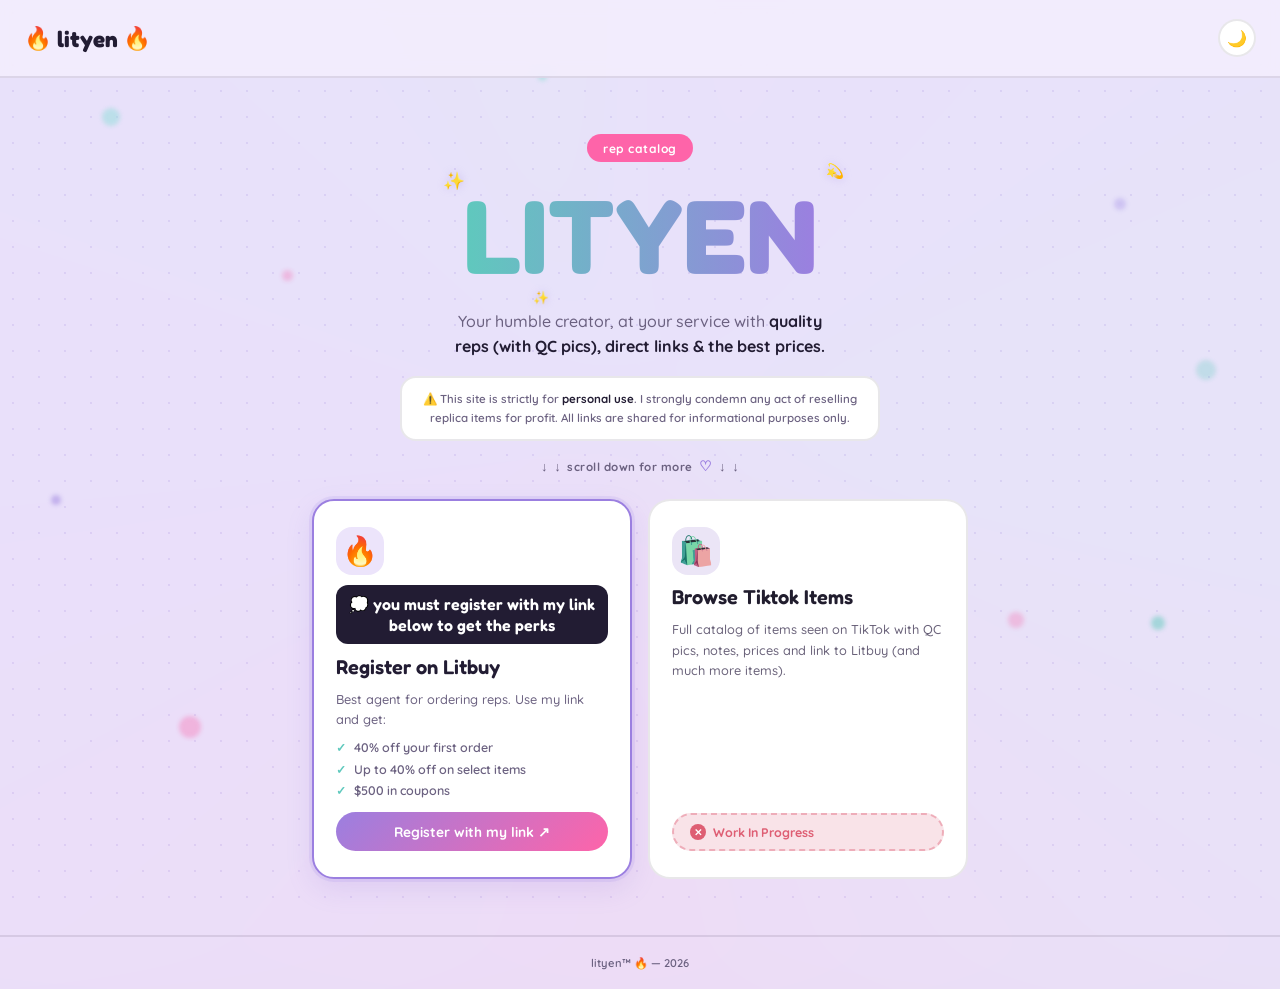
==== commit 47db1baa: "Update index.html" ====
--- a/index.html
+++ b/index.html
@@ -397,7 +397,7 @@
     <span class="sparkle sparkle-3">✨</span>
     <div class="hero-title">LIT<span>YEN</span></div>
   </div>
-  <p class="hero-sub">Your go-to source for <strong>quality reps</strong> — curated finds with QC pics, direct links & the best prices.</p>
+  <p class="hero-sub">Your humble creator, at your service with <strong>quality reps (with QC pics), direct links & the best prices.</strong></p>
 
   <p class="warning-box">
     ⚠️ This site is strictly for <strong>personal use</strong>. I strongly condemn any act of reselling replica items for profit. All links are shared for informational purposes only.
@@ -426,12 +426,6 @@
       <span class="cta-btn cta-btn-lavender">Register with my link ↗</span>
     </a>
 
-    <a href="https://t.me/+pKPp6b0j76s4ZDcx" target="_blank" rel="noopener" class="cta">
-      <div class="cta-icon">💬</div>
-      <div class="cta-title">RN FINDS (+30K items)</div>
-      <div class="cta-desc">Best and most complete Telegram channel for rep finds — daily drops, QC pics, and deals for any budget.</div>
-      <span class="cta-btn cta-btn-mint">Join the channel ↗</span>
-    </a>
 
     <div class="cta cta-disabled" aria-disabled="true">
       <div class="cta-icon">🛍️</div>
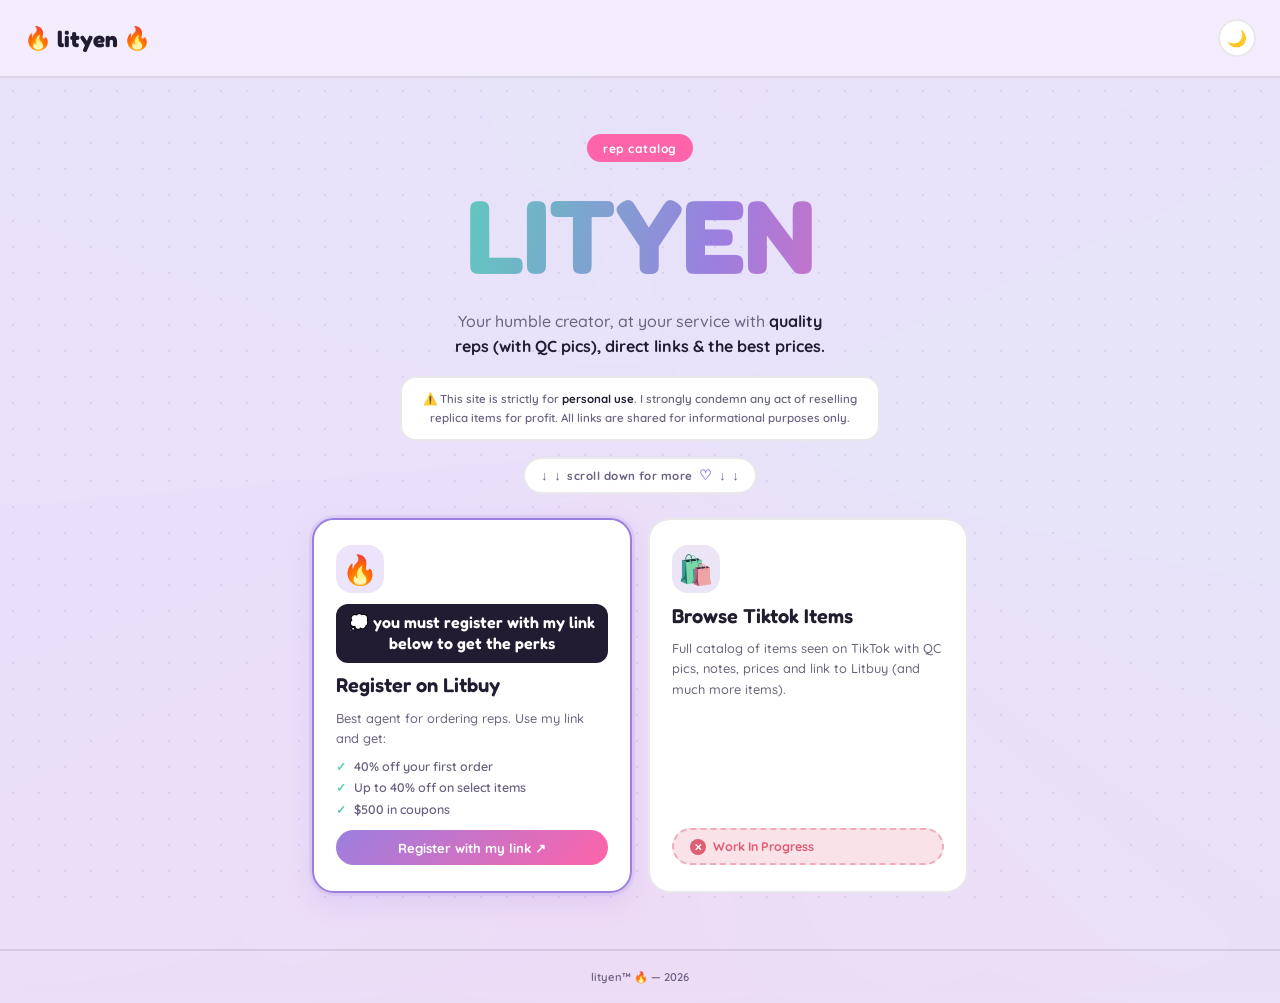
==== commit 1e1da75b: "Update index.html" ====
--- a/index.html
+++ b/index.html
@@ -40,29 +40,14 @@
   }
   body, header, .cta, .warning-box, .pill { transition: background 0.25s ease, color 0.25s ease, border-color 0.25s ease; }
 
-  /* ── falling confetti emoji rain in the background ── */
-  .rain-emoji {
-    position: fixed; top: -10%; z-index: 0; pointer-events: none;
-    font-size: 1.1rem; opacity: 0.35;
-    animation: fallDown linear infinite;
-  }
-  @keyframes fallDown {
-    0%   { transform: translateY(0) rotate(0deg); opacity: 0; }
-    8%   { opacity: 0.4; }
-    92%  { opacity: 0.4; }
-    100% { transform: translateY(115vh) rotate(360deg); opacity: 0; }
-  }
-
   .theme-toggle {
     display: flex; align-items: center; justify-content: center;
     width: 38px; height: 38px; border-radius: 100px;
     border: 2px solid var(--border); background: var(--card);
-    cursor: pointer; font-size: 1rem; transition: transform 0.25s ease, border-color 0.2s;
-    animation: toggleIdle 3.5s ease-in-out infinite;
-  }
-  @keyframes toggleIdle { 0%, 100% { transform: rotate(0deg); } 50% { transform: rotate(-8deg); } }
-  .theme-toggle:hover { border-color: var(--lavender-dark); transform: rotate(25deg) scale(1.15); animation-play-state: paused; }
-  .theme-toggle:active { transform: rotate(25deg) scale(0.85); }
+    cursor: pointer; font-size: 1rem; transition: transform 0.2s ease, border-color 0.2s;
+  }
+  .theme-toggle:hover { border-color: var(--lavender-dark); transform: scale(1.08); }
+  .theme-toggle:active { transform: scale(0.94); }
 
   body {
     font-family: 'Quicksand', sans-serif;
@@ -74,55 +59,18 @@
     content: ''; position: fixed; inset: 0; z-index: 0; pointer-events: none;
     background-image: radial-gradient(var(--dot-color) 1.5px, transparent 1.5px);
     background-size: 26px 26px;
-    animation: driftDots 20s linear infinite;
-  }
-  @keyframes driftDots {
-    0%   { background-position: 0 0; }
-    100% { background-position: 260px 260px; }
-  }
+    animation: driftDots 24s linear infinite;
+  }
+  @keyframes driftDots { 0% { background-position: 0 0; } 100% { background-position: 260px 260px; } }
   body::after {
     content: '';
     position: fixed; inset: -20%; z-index: 0; pointer-events: none;
     background: conic-gradient(from 0deg, var(--lavender) 0%, var(--mint) 25%, var(--catalog-pill) 50%, var(--lavender) 75%, var(--mint) 100%);
     opacity: 0.06;
-    animation: spinGradient 26s linear infinite;
+    animation: spinGradient 28s linear infinite;
     filter: blur(60px);
   }
   @keyframes spinGradient { to { transform: rotate(360deg); } }
-
-  /* floating blobby background shapes for extra fun */
-  .blob {
-    position: fixed; z-index: 0; pointer-events: none;
-    border-radius: 50%; filter: blur(2px); opacity: 0.5;
-  }
-  .blob-1 { width: 18px; height: 18px; background: var(--mint); top: 12%; left: 8%; animation: floatY 6s ease-in-out infinite; }
-  .blob-2 { width: 12px; height: 12px; background: var(--lavender); top: 22%; right: 12%; animation: floatY 7.5s ease-in-out infinite 0.5s; }
-  .blob-3 { width: 22px; height: 22px; background: var(--catalog-pill); opacity: 0.35; bottom: 18%; left: 14%; animation: floatY 8.5s ease-in-out infinite 1s; }
-  .blob-4 { width: 14px; height: 14px; background: var(--mint-dark); bottom: 30%; right: 9%; animation: floatY 6.8s ease-in-out infinite 0.3s; }
-  .blob-5 { width: 10px; height: 10px; background: var(--lavender-dark); top: 55%; left: 4%; animation: floatY 9s ease-in-out infinite 1.4s; }
-  .blob-6 { width: 16px; height: 16px; background: var(--catalog-pill); opacity: 0.3; top: 68%; right: 20%; animation: floatY 7s ease-in-out infinite 0.8s; }
-  .blob-7 { width: 9px; height: 9px; background: var(--mint); top: 8%; left: 42%; animation: floatY 10s ease-in-out infinite 0.2s; }
-  .blob-8 { width: 13px; height: 13px; background: var(--lavender); bottom: 10%; right: 38%; animation: floatY 8s ease-in-out infinite 1.7s; }
-  .blob-9 { width: 20px; height: 20px; background: var(--mint-dark); opacity: 0.28; top: 40%; right: 5%; animation: floatY 11s ease-in-out infinite 0.6s; }
-  .blob-10 { width: 11px; height: 11px; background: var(--catalog-pill); opacity: 0.32; top: 30%; left: 22%; animation: floatY 6.4s ease-in-out infinite 1.1s; }
-  @keyframes floatY {
-    0%, 100% { transform: translateY(0) translateX(0) rotate(0deg) scale(1); }
-    33%      { transform: translateY(-22px) translateX(10px) rotate(10deg) scale(1.15); }
-    66%      { transform: translateY(14px) translateX(-8px) rotate(-8deg) scale(0.9); }
-  }
-
-  .sparkle {
-    position: absolute; z-index: 1; pointer-events: none;
-    font-size: 1.1rem; animation: sparkleFloat 3.2s ease-in-out infinite;
-    filter: drop-shadow(0 0 4px rgba(155,127,224,0.4));
-  }
-  .sparkle-1 { top: -0.6rem; left: -1.2rem; animation-delay: 0s; }
-  .sparkle-2 { top: -1rem; right: -1.6rem; animation-delay: 0.6s; font-size: 0.9rem; }
-  .sparkle-3 { bottom: -0.8rem; left: 20%; animation-delay: 1.2s; font-size: 0.8rem; }
-  @keyframes sparkleFloat {
-    0%, 100% { transform: translateY(0) scale(1) rotate(0deg); opacity: 0.7; }
-    50%      { transform: translateY(-8px) scale(1.25) rotate(15deg); opacity: 1; }
-  }
 
   header {
     position: relative; z-index: 10;
@@ -136,7 +84,7 @@
     color: var(--ink); text-decoration: none;
     display: inline-flex; align-items: center; gap: 0.3rem;
   }
-  .logo .flame { display: inline-block; animation: wiggleFlame 1.8s ease-in-out infinite; }
+  .flame { display: inline-block; animation: wiggleFlame 1.8s ease-in-out infinite; }
   @keyframes wiggleFlame {
     0%, 100% { transform: rotate(0deg) scale(1); }
     25%      { transform: rotate(-10deg) scale(1.08); }
@@ -150,43 +98,36 @@
     position: relative; z-index: 1; gap: 1rem;
   }
   .pill {
-    position: relative;
     font-family: 'Quicksand', sans-serif;
     font-size: 0.75rem; font-weight: 700; letter-spacing: 0.04em;
     color: var(--white); background: var(--catalog-pill);
     padding: 0.4rem 1rem; border-radius: 100px;
-    animation: pillBob 2.6s ease-in-out infinite;
-  }
-  @keyframes pillBob {
-    0%, 100% { transform: translateY(0) rotate(-1deg); }
-    50%      { transform: translateY(-4px) rotate(1deg); }
-  }
-  .hero-title-wrap { position: relative; display: inline-block; }
+    animation: fadeIn 0.5s ease both;
+  }
+  @keyframes fadeIn { from { opacity: 0; } to { opacity: 1; } }
+
+  /* unified subtle animated gradient across the whole wordmark */
   .hero-title {
     font-family: 'Fredoka', sans-serif;
     font-size: clamp(3.2rem, 12vw, 6.5rem);
-    font-weight: 700; line-height: 1.1; letter-spacing: 0.01em;
-    background: linear-gradient(90deg, var(--mint-dark), var(--lavender-dark), var(--catalog-pill), var(--mint-dark));
-    background-size: 300% auto;
+    font-weight: 700; line-height: 1.1;
+    background: linear-gradient(100deg, var(--mint-dark), var(--lavender-dark), var(--catalog-pill), var(--mint-dark));
+    background-size: 220% auto;
     -webkit-background-clip: text; background-clip: text; -webkit-text-fill-color: transparent;
-    animation: titlePop 0.6s cubic-bezier(.34,1.56,.64,1) both, titleFloat 4s ease-in-out 0.6s infinite, rainbowShift 6s linear infinite;
-  }
-  @keyframes rainbowShift { to { background-position: 300% center; } }
-  @keyframes titlePop {
-    0%   { opacity: 0; transform: scale(0.6) translateY(30px); }
-    100% { opacity: 1; transform: scale(1) translateY(0); }
-  }
-  @keyframes titleFloat {
-    0%, 100% { transform: translateY(0) rotate(0deg); }
-    50%      { transform: translateY(-6px) rotate(-1deg); }
-  }
-  .hero-title span { display: inline; }
+    animation: titlePop 0.55s ease both, gradientDrift 10s ease-in-out infinite;
+  }
+  @keyframes titlePop { 0% { opacity: 0; transform: translateY(16px); } 100% { opacity: 1; transform: translateY(0); } }
+  @keyframes gradientDrift {
+    0%, 100% { background-position: 0% center; }
+    50%      { background-position: 100% center; }
+  }
+
   .hero-sub {
     font-size: 1rem; font-weight: 500; color: var(--ink-soft);
     max-width: 380px; line-height: 1.6;
-    animation: fadeInUp 0.7s ease 0.2s both;
-  }
-  @keyframes fadeInUp { from { opacity: 0; transform: translateY(12px); } to { opacity: 1; transform: translateY(0); } }
+    animation: fadeInUp 0.6s ease 0.1s both;
+  }
+  @keyframes fadeInUp { from { opacity: 0; transform: translateY(10px); } to { opacity: 1; transform: translateY(0); } }
   .hero-sub strong { color: var(--ink); font-weight: 700; }
 
   .warning-box {
@@ -194,12 +135,7 @@
     max-width: 480px; text-align: center; line-height: 1.7;
     padding: 0.7rem 1.1rem; border: 2px solid var(--border);
     border-radius: 16px; background: var(--card);
-    animation: fadeInUp 0.7s ease 0.35s both, warningNudge 5s ease-in-out 1.5s infinite;
-  }
-  @keyframes warningNudge {
-    0%, 92%, 100% { transform: rotate(0deg); }
-    94% { transform: rotate(-0.6deg); }
-    96% { transform: rotate(0.6deg); }
+    animation: fadeInUp 0.6s ease 0.2s both;
   }
   .warning-box strong { color: var(--ink); }
 
@@ -207,15 +143,17 @@
     display: flex; align-items: center; gap: 0.4rem;
     font-size: 0.72rem; font-weight: 700; letter-spacing: 0.04em;
     color: var(--ink-soft);
-    animation: fadeInDown 1s ease 0.5s both;
+    background: var(--card); border: 2px solid var(--border);
+    padding: 0.45rem 1rem; border-radius: 100px;
+    animation: fadeInDown 0.7s ease 0.3s both;
   }
   @keyframes fadeInDown { from { opacity: 0; transform: translateY(-8px); } to { opacity: 1; transform: translateY(0); } }
-  .arrow { font-size: 0.8rem; animation: bounce 1.2s ease-in-out infinite; display: inline-block; }
-  .arrow:nth-child(2) { animation-delay: 0.15s; }
-  .arrow:nth-last-child(2) { animation-delay: 0.15s; }
-  @keyframes bounce { 0%, 100% { transform: translateY(0) scale(1); opacity: 0.5; } 50% { transform: translateY(5px) scale(1.15); opacity: 1; } }
-  .heart { color: var(--lavender-dark); font-size: 0.9rem; animation: heartbeat 1s ease-in-out infinite; display: inline-block; }
-  @keyframes heartbeat { 0%, 100% { transform: scale(1) rotate(0deg); } 50% { transform: scale(1.4) rotate(-8deg); } }
+  .arrow { font-size: 0.8rem; animation: bounce 1.8s ease-in-out infinite; display: inline-block; }
+  .arrow:nth-child(2) { animation-delay: 0.2s; }
+  .arrow:nth-last-child(2) { animation-delay: 0.2s; }
+  @keyframes bounce { 0%, 100% { transform: translateY(0); opacity: 0.55; } 50% { transform: translateY(2px); opacity: 0.85; } }
+  .heart { color: var(--lavender-dark); font-size: 0.9rem; animation: heartbeat 1.6s ease-in-out infinite; display: inline-block; }
+  @keyframes heartbeat { 0%, 100% { transform: scale(1); } 50% { transform: scale(1.12); } }
 
   .cards {
     display: flex; gap: 1rem; margin-top: 0.5rem;
@@ -228,50 +166,27 @@
     border-radius: 22px;
     padding: 1.6rem 1.4rem; text-decoration: none; color: inherit;
     display: flex; flex-direction: column; gap: 0.65rem;
-    transition: transform 0.25s cubic-bezier(.34,1.56,.64,1), box-shadow 0.2s ease, border-color 0.2s;
+    transition: transform 0.2s ease, box-shadow 0.2s ease, border-color 0.2s;
     text-align: left;
-    animation: popIn 0.5s cubic-bezier(.34,1.56,.64,1) both, cardBreathe 4.5s ease-in-out infinite;
+    animation: popIn 0.4s ease both;
     position: relative;
   }
-  .cards .cta:nth-child(1) { animation-delay: 0.05s, 0s; }
-  .cards .cta:nth-child(2) { animation-delay: 0.18s, 0.7s; }
-  .cards .cta:nth-child(3) { animation-delay: 0.31s, 1.4s; }
-  @keyframes popIn { from { opacity: 0; transform: translateY(24px) scale(0.9); } to { opacity: 1; transform: translateY(0) scale(1); } }
-  @keyframes cardBreathe {
-    0%, 100% { transform: translateY(0) rotate(0deg); }
-    50%      { transform: translateY(-5px) rotate(0.6deg); }
-  }
+  .cards .cta:nth-child(1) { animation-delay: 0.05s; }
+  .cards .cta:nth-child(2) { animation-delay: 0.15s; }
+  @keyframes popIn { from { opacity: 0; transform: translateY(14px); } to { opacity: 1; transform: translateY(0); } }
   .cta:not(.cta-disabled):hover {
-    animation-play-state: paused;
     border-color: var(--lavender-dark);
-    transform: translateY(-9px) rotate(-1.5deg) scale(1.03);
-    box-shadow: 0 18px 38px rgba(155,127,224,0.3);
-  }
-  .cta:not(.cta-disabled):active { transform: translateY(-4px) scale(0.97); }
-
-  .cta-featured {
-    border-color: var(--btn-purple);
-    box-shadow: 0 0 0 3px rgba(155,127,224,0.15), 0 10px 26px rgba(155,127,224,0.18);
-  }
-  .cta-featured:not(.cta-disabled):hover {
-    box-shadow: 0 0 0 3px rgba(155,127,224,0.22), 0 20px 40px rgba(155,127,224,0.32);
-  }
+    transform: translateY(-6px) scale(1.015);
+    box-shadow: 0 14px 30px rgba(155,127,224,0.24);
+  }
+  .cta:not(.cta-disabled):active { transform: translateY(-2px) scale(0.98); }
 
   .cta-icon {
     font-size: 1.8rem; line-height: 1;
     width: 3rem; height: 3rem; border-radius: 16px;
     display: flex; align-items: center; justify-content: center;
     background: var(--bg);
-    animation: iconIdle 3.4s ease-in-out infinite;
-  }
-  @keyframes iconIdle {
-    0%, 100% { transform: rotate(0deg); }
-    20%      { transform: rotate(-8deg); }
-    40%      { transform: rotate(6deg); }
-    60%      { transform: rotate(-4deg); }
-    80%      { transform: rotate(3deg); }
-  }
-  .cta:hover .cta-icon { animation-duration: 0.6s; }
+  }
 
   .cta-title { font-family: 'Fredoka', sans-serif; font-size: 1.25rem; font-weight: 600; color: var(--ink); }
   .cta-desc { font-size: 0.8rem; color: var(--ink-soft); line-height: 1.6; font-weight: 500; flex: 1; }
@@ -307,22 +222,26 @@
   .cta-btn-lavender {
     background: linear-gradient(135deg, var(--btn-purple), var(--catalog-pill));
     color: #fff;
-    font-size: 0.86rem;
-    padding: 0.7rem 1.3rem;
     animation: btnGlowLavender 2.2s ease-in-out infinite;
   }
-  .cta-btn-mint { background: var(--mint); color: var(--white); }
-  .cta-btn-ink { background: var(--chip); color: #fff; }
   @keyframes btnGlowLavender { 0%, 100% { box-shadow: 0 0 0 0 rgba(155,127,224,0.35); } 50% { box-shadow: 0 0 0 9px rgba(155,127,224,0); } }
+
+  /* featured styling for the register card */
+  .cta-featured {
+    border-color: var(--btn-purple);
+    box-shadow: 0 0 0 3px rgba(155,127,224,0.15), 0 10px 26px rgba(155,127,224,0.18);
+  }
+  .cta-featured:not(.cta-disabled):hover {
+    box-shadow: 0 0 0 3px rgba(155,127,224,0.22), 0 20px 40px rgba(155,127,224,0.32);
+  }
 
   /* WORK IN PROGRESS state for the catalog card */
   .cta-disabled {
     cursor: not-allowed;
     filter: saturate(0.75);
-    animation: popIn 0.5s cubic-bezier(.34,1.56,.64,1) both;
+    animation: popIn 0.4s ease both;
   }
   .cta-disabled:hover { transform: none; box-shadow: none; border-color: var(--border); }
-  .cta-disabled .cta-icon { animation: none; }
   .wip-pill {
     display: inline-flex; align-items: center; gap: 0.4rem;
     font-family: 'Quicksand', sans-serif; font-size: 0.78rem; font-weight: 700;
@@ -352,7 +271,6 @@
     padding: 1.2rem; font-size: 0.7rem; font-weight: 600; color: var(--ink-soft);
     border-top: 2px solid var(--border);
   }
-  footer span { display: inline-block; animation: wiggleFlame 2.2s ease-in-out infinite; }
   @media (max-width: 500px) {
     .hero { padding: 2.5rem 1rem; }
     .cta { min-width: 100%; max-width: 100%; }
@@ -364,25 +282,6 @@
 </style>
 </head>
 <body>
-
-<div class="rain-emoji" style="left:6%; font-size:1rem; animation-duration:14s; animation-delay:0s;">✨</div>
-<div class="rain-emoji" style="left:18%; font-size:0.8rem; animation-duration:18s; animation-delay:3s;">💫</div>
-<div class="rain-emoji" style="left:33%; font-size:1.2rem; animation-duration:16s; animation-delay:6s;">🎀</div>
-<div class="rain-emoji" style="left:52%; font-size:0.9rem; animation-duration:20s; animation-delay:1.5s;">✨</div>
-<div class="rain-emoji" style="left:68%; font-size:1.1rem; animation-duration:15s; animation-delay:8s;">💖</div>
-<div class="rain-emoji" style="left:81%; font-size:0.85rem; animation-duration:19s; animation-delay:4s;">💫</div>
-<div class="rain-emoji" style="left:92%; font-size:1rem; animation-duration:17s; animation-delay:10s;">✨</div>
-
-<div class="blob blob-1"></div>
-<div class="blob blob-2"></div>
-<div class="blob blob-3"></div>
-<div class="blob blob-4"></div>
-<div class="blob blob-5"></div>
-<div class="blob blob-6"></div>
-<div class="blob blob-7"></div>
-<div class="blob blob-8"></div>
-<div class="blob blob-9"></div>
-<div class="blob blob-10"></div>
 
 <header>
   <a href="index.html" class="logo"><span class="flame">🔥</span> lityen <span class="flame">🔥</span></a>
@@ -391,12 +290,7 @@
 
 <section class="hero">
   <div class="pill">rep catalog</div>
-  <div class="hero-title-wrap">
-    <span class="sparkle sparkle-1">✨</span>
-    <span class="sparkle sparkle-2">💫</span>
-    <span class="sparkle sparkle-3">✨</span>
-    <div class="hero-title">LIT<span>YEN</span></div>
-  </div>
+  <div class="hero-title">LITYEN</div>
   <p class="hero-sub">Your humble creator, at your service with <strong>quality reps (with QC pics), direct links & the best prices.</strong></p>
 
   <p class="warning-box">
@@ -414,7 +308,7 @@
 
   <div class="cards">
     <a href="https://litbuy.com/register?inviteCode=YEN" target="_blank" rel="noopener" class="cta cta-featured">
-      <div class="cta-icon">🔥</div>
+      <div class="cta-icon"><span class="flame">🔥</span></div>
       <div class="must-register">💭 you must register with my link below to get the perks</div>
       <div class="cta-title">Register on Litbuy</div>
       <div class="cta-desc">Best agent for ordering reps. Use my link and get:</div>
@@ -426,7 +320,6 @@
       <span class="cta-btn cta-btn-lavender">Register with my link ↗</span>
     </a>
 
-
     <div class="cta cta-disabled" aria-disabled="true">
       <div class="cta-icon">🛍️</div>
       <div class="cta-title">Browse Tiktok Items</div>
@@ -436,7 +329,7 @@
   </div>
 </section>
 
-<footer>lityen™ <span>🔥</span> — 2026</footer>
+<footer>lityen™ <span class="flame">🔥</span> — 2026</footer>
 
 <script>
 (function() {
@@ -454,35 +347,6 @@
     btn.textContent = next === 'dark' ? '☀️' : '🌙';
   });
 })();
-
-// confetti burst on any clickable cta button
-(function() {
-  const emojis = ['✨','💖','🎉','💫','🧡','⭐'];
-  function burst(x, y) {
-    for (let i = 0; i < 10; i++) {
-      const el = document.createElement('span');
-      el.textContent = emojis[Math.floor(Math.random() * emojis.length)];
-      el.style.position = 'fixed';
-      el.style.left = x + 'px';
-      el.style.top = y + 'px';
-      el.style.fontSize = (0.7 + Math.random() * 0.6) + 'rem';
-      el.style.pointerEvents = 'none';
-      el.style.zIndex = 999;
-      el.style.transition = 'transform 0.8s cubic-bezier(.2,.8,.3,1), opacity 0.8s ease';
-      document.body.appendChild(el);
-      const angle = (Math.PI * 2 * i) / 10 + Math.random() * 0.5;
-      const dist = 60 + Math.random() * 60;
-      requestAnimationFrame(() => {
-        el.style.transform = `translate(${Math.cos(angle) * dist}px, ${Math.sin(angle) * dist}px) rotate(${Math.random()*360}deg)`;
-        el.style.opacity = '0';
-      });
-      setTimeout(() => el.remove(), 850);
-    }
-  }
-  document.querySelectorAll('.cta-btn').forEach(b => {
-    b.addEventListener('click', (e) => burst(e.clientX, e.clientY));
-  });
-})();
 </script>
 </body>
 </html>
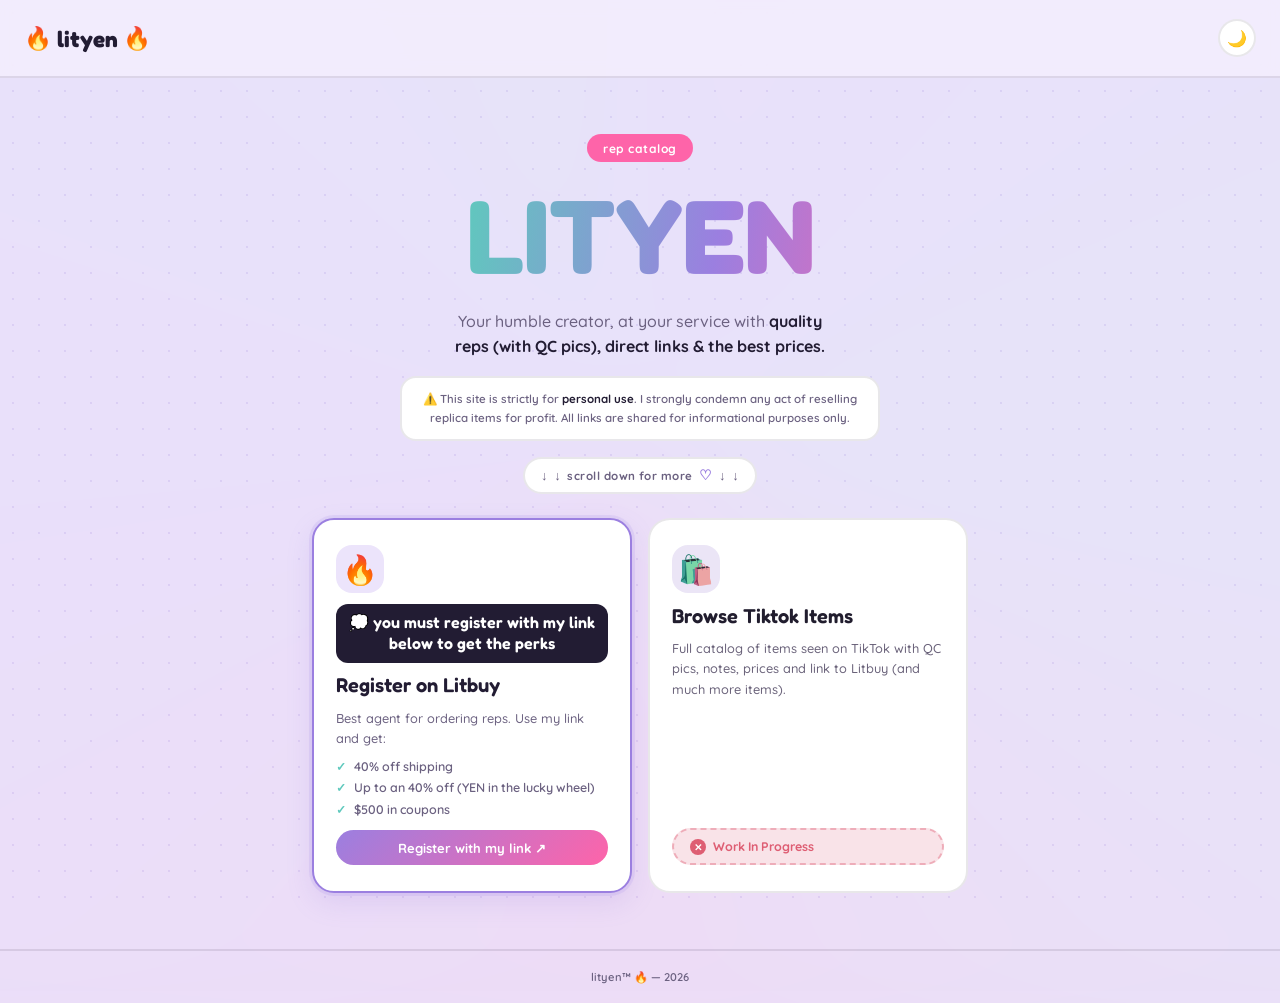
==== commit 0a967f93: "Update index.html" ====
--- a/index.html
+++ b/index.html
@@ -313,8 +313,8 @@
       <div class="cta-title">Register on Litbuy</div>
       <div class="cta-desc">Best agent for ordering reps. Use my link and get:</div>
       <div class="perks">
-        <span class="perk">40% off your first order</span>
-        <span class="perk">Up to 40% off on select items</span>
+        <span class="perk">40% off shipping</span>
+        <span class="perk">Up to an 40% off (YEN in the lucky wheel)</span>
         <span class="perk">$500 in coupons</span>
       </div>
       <span class="cta-btn cta-btn-lavender">Register with my link ↗</span>
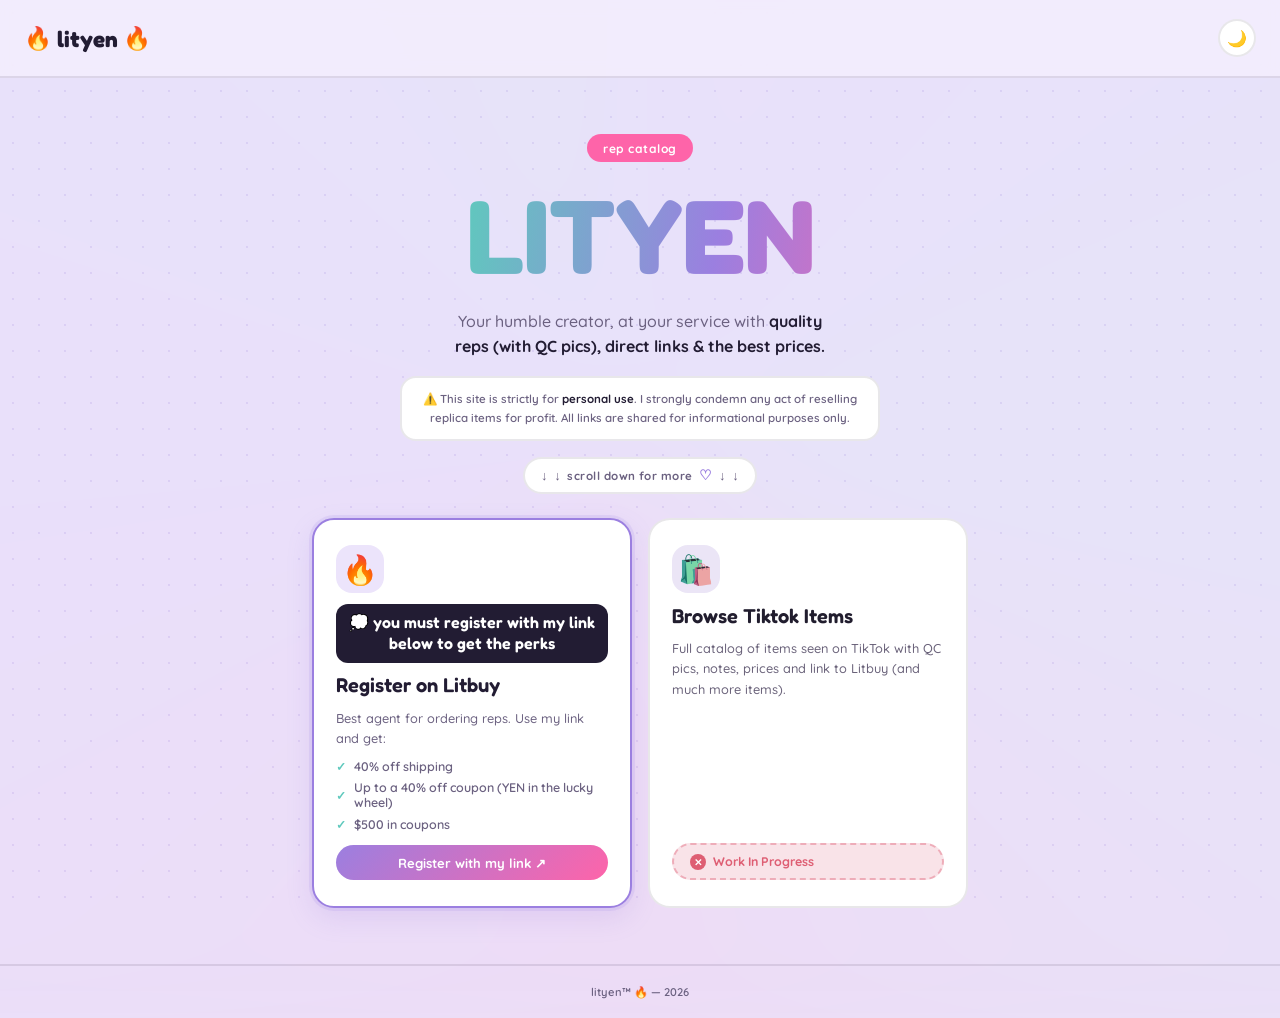
==== commit 416bdbb5: "Update index.html" ====
--- a/index.html
+++ b/index.html
@@ -314,7 +314,7 @@
       <div class="cta-desc">Best agent for ordering reps. Use my link and get:</div>
       <div class="perks">
         <span class="perk">40% off shipping</span>
-        <span class="perk">Up to an 40% off (YEN in the lucky wheel)</span>
+        <span class="perk">Up to a 40% off coupon (YEN in the lucky wheel)</span>
         <span class="perk">$500 in coupons</span>
       </div>
       <span class="cta-btn cta-btn-lavender">Register with my link ↗</span>
